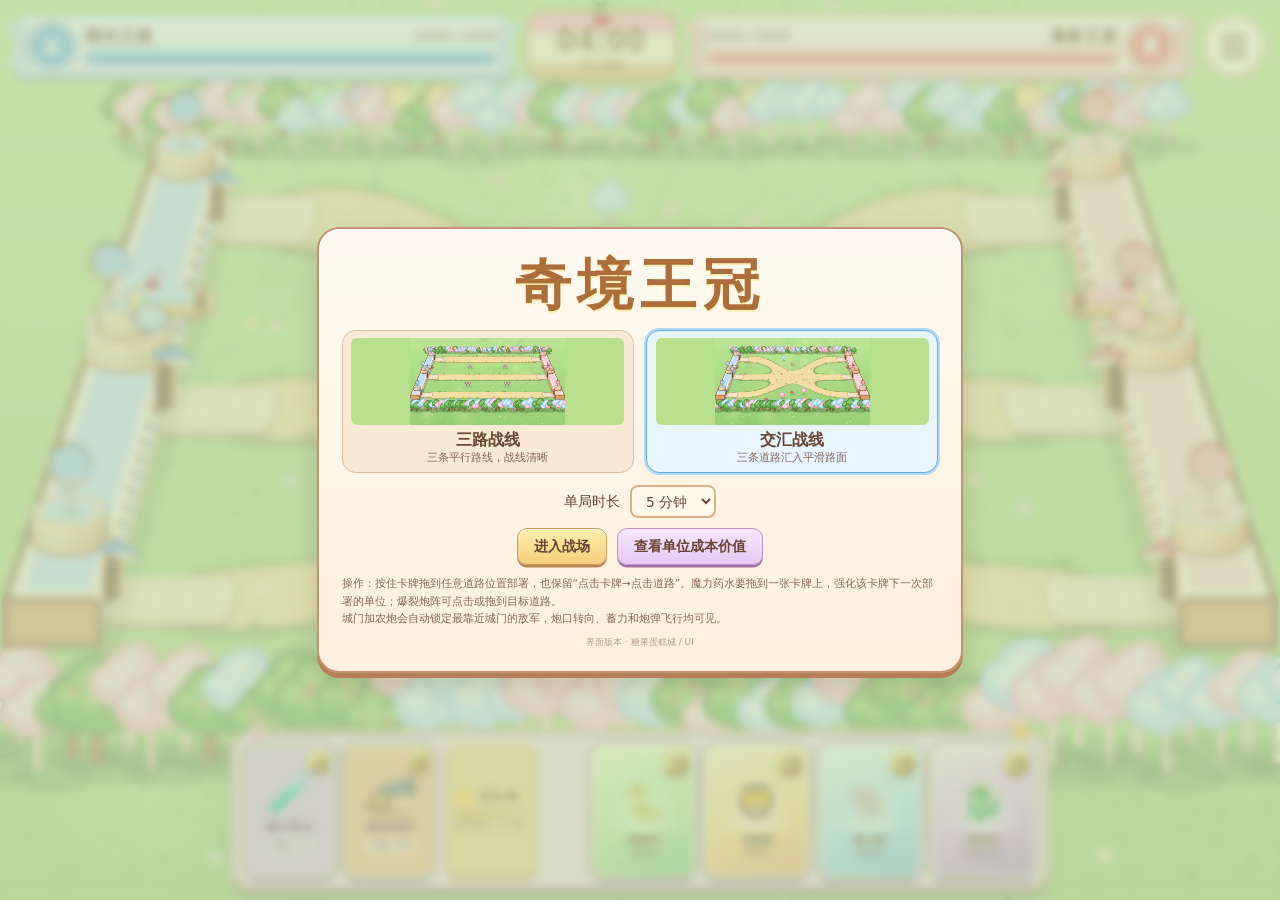
==== index.html @ a508dcf9 "fix(ui): keep mobile battlefield rendering through viewport transitions" ====
<!DOCTYPE html>
<html lang="zh-CN">
<head>
<meta charset="UTF-8" />
<meta name="viewport" content="width=device-width, initial-scale=1, maximum-scale=1, user-scalable=no, viewport-fit=cover" />
<meta name="mobile-web-app-capable" content="yes" />
<meta name="apple-mobile-web-app-capable" content="yes" />
<meta name="apple-mobile-web-app-status-bar-style" content="black-translucent" />
<title>奇境王冠</title>
<!-- UI decision: pastel fairy-tale HUD with cards/coins below, tactics at lower left, and all controls outside the road-safe battle zone. -->
<link rel="stylesheet" href="./css/style.css" />
</head>
<body>
<div id="app">
  <div id="game-shell">
    <canvas id="gameCanvas" aria-label="奇境王冠战场"></canvas>
    <audio id="bgmAudio" preload="auto" loop src="./assets/audio/BGM.ogg"></audio>
    <button id="mobileModeBtn" type="button">⛶ 横屏</button>

    <div id="topbar">
      <div id="playerHud" class="base-hud glass">
        <div class="crest">♛</div><div class="hud-copy"><div class="hud-title">曙光王庭</div><div class="hp-line"><div id="playerHpFill" class="hp-fill"></div></div><div id="playerHpText" class="hp-text">10000 / 10000</div></div>
      </div>
      <div id="centerHud" class="glass"><div id="gameTitle">奇境王冠</div><div id="timer">04:00</div><div id="modeLabel">交汇战线</div></div>
      <div id="enemyHud" class="base-hud glass">
        <div class="hud-copy"><div class="hud-title">暮影王庭</div><div class="hp-line"><div id="enemyHpFill" class="hp-fill"></div></div><div id="enemyHpText" class="hp-text">10000 / 10000</div></div><div class="crest">♜</div>
      </div>
      <button id="menuBtn" type="button" aria-label="对局菜单" aria-expanded="false" aria-controls="topButtons"><span class="burger"><i></i><i></i><i></i></span></button>
    </div>
    <div id="topButtons" role="menu" aria-label="对局菜单">
      <button id="pauseBtn" class="system-btn" role="menuitem" title="暂停对局"><span class="btn-icon">⏸</span><span class="btn-label">暂停</span></button>
      <button id="audioBtn" class="icon-btn" role="menuitem" title="音乐与音效"><span class="btn-icon">🔊</span><span class="btn-label">音乐与音效</span></button>
      <button id="reportBtn" class="icon-btn" role="menuitem"><span class="btn-icon">📊</span><span class="btn-label">数值报告</span></button>
      <button id="fullBtn" class="icon-btn" role="menuitem"><span class="btn-icon">⛶</span><span class="btn-label">全屏</span></button>
      <button id="homeBtn" class="system-btn" role="menuitem"><span class="btn-icon">🏠</span><span class="btn-label">返回首页</span></button>
    </div>

    <div id="actionHint">选择卡牌后，点击任意道路位置部署</div>
    <div id="pauseBanner">对局已暂停</div>

    <div id="bottomDock" class="glass">
      <div id="tactical">
        <button id="potionBtn" class="tactic" title="魔力药水：拖到卡牌，强化下一次部署"><span class="cost">5</span><span class="skill-art">🧪</span><strong>魔力药水</strong><span class="skill-count">强化 ×1</span><div class="cool-mask"></div><div class="cool-label"></div></button>
        <button id="burstBtn" class="tactic" title="爆裂炮阵：点击或拖到道路，连续10炮"><span class="cost">20</span><span class="skill-art"><svg viewBox="0 0 70 52" aria-hidden="true"><ellipse cx="35" cy="47" rx="24" ry="3.5" fill="#bc9b76"/><rect x="20" y="15" width="40" height="15" rx="7.5" fill="#676c79" transform="rotate(-14 40 22)"/><rect x="53" y="10" width="8" height="19" rx="3" fill="#4a4f5f" transform="rotate(-14 57 19)"/><circle cx="24" cy="36" r="10" fill="#c98a4b" stroke="#8b5a32" stroke-width="2.5"/><circle cx="24" cy="36" r="3" fill="#f7c94f"/><rect x="8" y="38" width="30" height="7" rx="3.5" fill="#a46a3c"/></svg></span><strong>爆裂炮阵</strong><span class="skill-count">大炮 ×10</span><div class="cool-mask"></div><div class="cool-label"></div></button>
      </div>
      <div id="resourceBox" class="glass"><div id="coinText">🟡 15.0</div><div id="coinBar"><div id="coinFill"></div></div><div id="income"><span class="income-label">金币增长：</span>1 / 秒</div></div>
      <button class="card" data-type="snake"><div class="card-art">🐍</div><div class="cost">10</div><div class="card-name">毒影蛇</div><div class="card-role">快速刺客</div><div class="cool-mask"></div><div class="cool-label"></div></button>
      <button class="card" data-type="lion"><div class="card-art">🦁</div><div class="cost">10</div><div class="card-name">圣鬃狮</div><div class="card-role">均衡战士</div><div class="cool-mask"></div><div class="cool-label"></div></button>
      <button class="card" data-type="elephant"><div class="card-art">🐘</div><div class="cost">10</div><div class="card-name">磐石象</div><div class="card-role">慢速坦克</div><div class="cool-mask"></div><div class="cool-label"></div></button>
      <button class="card" data-type="dragon"><div class="card-art">🐉</div><div class="cost">15</div><div class="card-name">星焰龙</div><div class="card-role">远程魔法战士</div><div class="cool-mask"></div><div class="cool-label"></div></button>
    </div>
    <div id="menuOverlay" class="overlay">
      <div class="menu-panel glass">
        <div class="logo">奇境王冠</div>
        <div class="mode-grid">
          <div class="mode-option" data-mode="straight" role="button" tabindex="0" aria-pressed="false"><canvas class="map-thumb" width="320" height="180" aria-hidden="true"></canvas><b>三路战线</b><span>三条平行路线，战线清晰</span></div>
          <div class="mode-option active" data-mode="cross" role="button" tabindex="0" aria-pressed="true"><canvas class="map-thumb" width="320" height="180" aria-hidden="true"></canvas><b>交汇战线</b><span>三条道路汇入平滑路面</span></div>
        </div>
        <div class="menu-row"><label>单局时长</label><select id="durationSelect"><option value="180">3 分钟</option><option value="240">4 分钟</option><option value="300" selected>5 分钟</option><option value="unlimited">无限制</option></select></div>
        <div class="menu-row"><button id="startBtn" class="primary">进入战场</button><button id="menuReportBtn" class="secondary">查看单位成本价值</button></div>
        <div class="tips">操作：按住卡牌拖到任意道路位置部署，也保留“点击卡牌→点击道路”。魔力药水要拖到一张卡牌上，强化该卡牌下一次部署的单位；爆裂炮阵可点击或拖到目标道路。<br>城门加农炮会自动锁定最靠近城门的敌军，炮口转向、蓄力和炮弹飞行均可见。</div>
        <div class="menu-version">界面版本 · 糖果蛋糕城 / UI</div>
      </div>
    </div>

    <div id="reportOverlay" class="overlay hidden">
      <div id="reportPanel" class="menu-panel glass">
        <div class="report-title">单位成本价值报告</div>
        <div id="reportContent" class="report-content">
          <details id="reportFormula" class="report-formula-details" open>
            <summary><span class="formula-collapsed-label">查看计算公式</span><span class="formula-expanded-label">收起计算公式</span></summary>
            <div class="formula"><b>估算公式（6秒交战窗口）：</b><br>
              等效DPS =（直伤DPS + 特殊效果DPS）× 群伤系数（单体1.00，群体1.35）<br>
              持续回复 = 每秒生命回复 + 击杀回血期望（狮子按每10秒参与击杀1次估算）<br>
              <b>综合价值 = 血量/100 + 等效DPS/10 + 移速/100 + 射程/100 + 持续回复/10</b><br>
              每金币价值 = 综合价值 ÷ 当前费用。该模型用于发现明显失衡，不等同于真实胜率。
            </div>
          </details>
          <div class="report-table-scroll" role="region" aria-label="单位成本价值数据表" tabindex="0">
            <table><thead><tr><th>单位</th><th>直伤DPS</th><th>特殊DPS</th><th>等效DPS</th><th>持续回复/s</th><th>综合价值</th><th>当前费用</th><th>每金币价值</th></tr></thead>
              <tbody id="reportBody">
                <tr><td>毒影蛇</td><td>50.0</td><td>30.0（毒，6秒窗）</td><td>80.00</td><td>10.0</td><td>15.40</td><td>10</td><td>1.54</td></tr>
                <tr><td>圣鬃狮</td><td>40.0</td><td>0</td><td>40.00</td><td>20.0</td><td>14.30</td><td>10</td><td>1.43</td></tr>
                <tr><td>磐石象</td><td>18.75</td><td>10.0（重击）</td><td>38.81</td><td>20.0</td><td>17.08</td><td>10</td><td>1.71</td></tr>
                <tr><td>星焰龙</td><td>25.0</td><td>20.0（燃烧）</td><td>60.75</td><td>15.0</td><td>16.08</td><td>10</td><td>1.61</td></tr>
              </tbody></table>
          </div>
        </div>
        <div class="report-footer"><button id="closeReportBtn" class="primary">返回</button></div>
      </div>
    </div>

    <div id="resultOverlay" class="overlay hidden"><div class="menu-panel glass result-panel"><div id="resultTitle">胜利</div><div id="resultDetail">城门剩余生命值</div><div class="menu-row"><button id="restartBtn" class="primary">重新开始</button><button id="backMenuBtn" class="secondary">返回首页</button></div></div></div>
  </div>
  <div id="mobileGate" aria-live="polite"><div class="mobile-gate-card"><strong>请旋转手机至横屏体验</strong><p>横屏后可完整显示三路战场和触控卡牌。</p><button id="mobileEnterBtn" type="button">进入横屏模式</button></div></div>
</div>
<script src="./js/candy-field.js?v=20261007-mobile2"></script>
<script>
(() => {
'use strict';
let W=1280,H=720;
const MOBILE_INFO={android:/Android/i.test(navigator.userAgent),ios:/iPhone|iPad|iPod/i.test(navigator.userAgent),coarse:matchMedia('(pointer:coarse)').matches,narrow:Math.min(screen.width,screen.height)<=600,handsetViewport:Math.min(innerWidth,innerHeight)<=430&&Math.max(innerWidth,innerHeight)<=950};
const mobilePerformanceMode=MOBILE_INFO.android||MOBILE_INFO.ios||(MOBILE_INFO.coarse&&MOBILE_INFO.narrow)||MOBILE_INFO.handsetViewport;
document.documentElement.classList.toggle('mobile-device',mobilePerformanceMode);
const renderDpr=()=>Math.min(mobilePerformanceMode?1.25:2,window.devicePixelRatio||1);
const canvas=document.getElementById('gameCanvas');let ctx=canvas.getContext('2d');
const shell=document.getElementById('game-shell');
const $=s=>document.querySelector(s), $$=s=>[...document.querySelectorAll(s)];
const clamp=(v,a,b)=>Math.max(a,Math.min(b,v));
const lerp=(a,b,t)=>a+(b-a)*t;
const dist=(a,b)=>Math.hypot(a.x-b.x,a.y-b.y);
const shortestAngleDelta=(from,to)=>Math.atan2(Math.sin(to-from),Math.cos(to-from));
const TAU=Math.PI*2;
const UNIT_ICONS={snake:'🐍',lion:'🦁',elephant:'🐘',dragon:'🐉'};
const FIELD={};
let DEPLOY_SNAP_RADIUS=46;
const UNIT_BASE_VISUAL_SCALE=.7;
const CASTLE_GEOMETRY={spawnGap:18};
const POISON_STATUS_ICON_URL='./assets/images/poison-status-icon-v1.png';
const poisonStatusIcon=new Image();poisonStatusIcon.decoding='async';poisonStatusIcon.src=POISON_STATUS_ICON_URL;

const UNIT_DATA={
 snake:{name:'毒影蛇',cost:10,hp:500,attack:10,speed:80,range:60,interval:.2,cooldown:5,regen:10,aoe:false,size:23,role:'快速刺客',special:'中毒2/s×10秒，可独立叠加'},
 lion:{name:'圣鬃狮',cost:10,hp:700,attack:20,speed:60,range:70,interval:.5,cooldown:5,regen:10,aoe:false,size:27,role:'均衡战士',special:'参与击杀回复100生命'},
 elephant:{name:'磐石象',cost:10,hp:1000,attack:15,speed:40,range:80,interval:.8,cooldown:5,regen:20,aoe:true,size:32,role:'慢速坦克',special:'每3秒蓄势，下一击造成300%伤害'},
 dragon:{name:'星焰龙',cost:10,hp:800,attack:20,speed:50,range:100,interval:1,cooldown:5,regen:15,aoe:true,size:29,role:'远程魔法战士',special:'群体燃烧20/s×3秒，刷新不叠加'}
};
const POTION={cost:5,cooldown:20};
const BURST={cost:20,cooldown:20,damage:1000,shots:10};
const GUARD_CANNON={interval:2,windup:.28,damage:150,rangeFactor:.2};
const FX_TIMING={cannonSpeed:760,cannonExplosion:.38,burstLead:.02,burstStep:.11,burstExplosion:.48};
const BURST_VISUAL_DURATION=FX_TIMING.burstLead+(BURST.shots-1)*FX_TIMING.burstStep+FX_TIMING.burstExplosion;
const BUFFS={
 snake:{hp:1,attack:1,speed:2,attackSpeed:2,regen:1,poisonDamage:2,poisonDuration:1},
 lion:{hp:2,attack:2,speed:1,attackSpeed:1,regen:1,killHeal:2},
 elephant:{hp:2,attack:1,speed:1,attackSpeed:1,regen:2,heavyDamage:2},
 dragon:{hp:1.3,attack:1.3,speed:1.3,attackSpeed:1.3,regen:1.3,burnDamage:1.3,burnDuration:1.3}
};

class AudioManager{
 constructor(){
  this.ctx=null;this.master=null;this.muted=false;this.wasBgmPlaying=false;this.pausedTransient=[];
  this.bgm=$('#bgmAudio');this.bgm.volume=.27;
  const cannonUrl=new URL('./assets/audio/cannon1.mp3',location.href).href;
  const burstUrl=new URL('./assets/audio/explosions.mp3',location.href).href;
  this.cannonVoices=Array.from({length:6},()=>{const a=new Audio(cannonUrl);a.preload='auto';a.volume=.52;a.clipEnd=0;a.visualDuration=0;return a});
  this.burstVoice=new Audio(burstUrl);this.burstVoice.preload='auto';this.burstVoice.volume=.48;this.burstVoice.clipEnd=0;this.burstVoice.visualDuration=0;this.burstVoice.fallbackDuration=11.740862;
  this.metrics={bgmPlayAttempts:0,bgmStarted:0,lastBgmError:null,cannonPlayCount:0,cannonSkipped:0,lastCannonVisualDuration:0,burstPlayCount:0,burstSkipped:0,lastBurstVisualDuration:0,lastBurstPlaybackRate:1};
 }
 ensureContext(){if(this.ctx){this.ctx.resume().catch(()=>{});return;}const AC=window.AudioContext||window.webkitAudioContext;if(!AC)return;this.ctx=new AC();this.master=this.ctx.createGain();this.master.gain.value=this.muted?0:.20;this.master.connect(this.ctx.destination);}
 playBgm(reset=false){if(reset)try{this.bgm.currentTime=0}catch(_){ }this.bgm.muted=this.muted;this.metrics.bgmPlayAttempts++;this.metrics.lastBgmError=null;const p=this.bgm.play();if(p)p.then(()=>this.metrics.bgmStarted++).catch(e=>{this.metrics.lastBgmError=e?.name||String(e)});}
 start(reset=false){this.ensureContext();this.playBgm(reset);}
 tone(freq,dur=.12,type='sine',vol=.08,delay=0){if(!this.ctx||this.muted)return;const t=this.ctx.currentTime+delay,o=this.ctx.createOscillator(),g=this.ctx.createGain();o.type=type;o.frequency.setValueAtTime(freq,t);g.gain.setValueAtTime(0,t);g.gain.linearRampToValueAtTime(vol,t+.012);g.gain.exponentialRampToValueAtTime(.0001,t+dur);o.connect(g);g.connect(this.master);o.start(t);o.stop(t+dur+.03)}
 noise(dur=.05,vol=.05){if(!this.ctx||this.muted)return;const len=Math.floor(this.ctx.sampleRate*dur),buf=this.ctx.createBuffer(1,len,this.ctx.sampleRate),d=buf.getChannelData(0);for(let i=0;i<len;i++)d[i]=(Math.random()*2-1)*(1-i/len);const s=this.ctx.createBufferSource(),g=this.ctx.createGain();s.buffer=buf;g.gain.value=vol;s.connect(g);g.connect(this.master);s.start();}
 sfx(kind){if(!this.ctx||this.muted)return;switch(kind){case'deploy':this.tone(330,.09,'triangle',.08);this.tone(494,.12,'sine',.05,.05);break;case'hit':this.noise(.035,.04);this.tone(120,.06,'square',.025);break;case'potion':this.tone(660,.16,'sine',.08);this.tone(990,.22,'triangle',.05,.06);break;case'death':this.tone(160,.18,'sawtooth',.05);break;case'win':this.tone(392,.25,'triangle',.08);this.tone(494,.25,'triangle',.08,.15);this.tone(659,.5,'triangle',.09,.3);break;}}
 resetClip(a){a.pause();a.playbackRate=1;a.clipEnd=0;a.visualDuration=0;try{a.currentTime=0}catch(_){ }}
 playTimed(a,visualDuration,fitWholeFile=false){this.resetClip(a);a.visualDuration=visualDuration;const fullDuration=Number.isFinite(a.duration)&&a.duration>0?a.duration:a.fallbackDuration;if(fitWholeFile&&Number.isFinite(fullDuration)&&fullDuration>0){a.playbackRate=clamp(fullDuration/visualDuration,1,8);a.clipEnd=fullDuration;}else{a.playbackRate=1;a.clipEnd=visualDuration;}a.muted=this.muted;const p=a.play();if(p)p.catch(()=>this.resetClip(a));}
 updateClips(){for(const a of [...this.cannonVoices,this.burstVoice])if(a.clipEnd>0&&(a.ended||a.currentTime>=a.clipEnd-.012))this.resetClip(a);}
 playCannon(visualDuration){if(this.muted)return;const voice=this.cannonVoices.find(a=>a.paused||a.ended);if(!voice){this.metrics.cannonSkipped++;return;}const clipped=clamp(visualDuration,.42,.82);this.metrics.cannonPlayCount++;this.metrics.lastCannonVisualDuration=clipped;this.playTimed(voice,clipped,false);}
 playBurst(visualDuration=BURST_VISUAL_DURATION){if(this.muted)return;if(!this.burstVoice.paused&&!this.burstVoice.ended){this.metrics.burstSkipped++;return;}this.metrics.burstPlayCount++;this.metrics.lastBurstVisualDuration=visualDuration;this.playTimed(this.burstVoice,visualDuration,true);this.metrics.lastBurstPlaybackRate=this.burstVoice.playbackRate;}
 pauseGame(){this.wasBgmPlaying=!this.bgm.paused;this.bgm.pause();this.pausedTransient=[...this.cannonVoices,this.burstVoice].filter(a=>!a.paused&&!a.ended);this.pausedTransient.forEach(a=>a.pause());if(this.ctx?.state==='running')this.ctx.suspend().catch(()=>{});}
 resumeGame(){this.ensureContext();if(this.wasBgmPlaying||game.state==='playing')this.playBgm(false);for(const a of this.pausedTransient){a.muted=this.muted;a.play().catch(()=>{});}this.pausedTransient=[];}
 finishGame(){this.bgm.pause();for(const a of [...this.cannonVoices,this.burstVoice])this.resetClip(a);this.ensureContext();}
 stopGame(){this.bgm.pause();try{this.bgm.currentTime=0}catch(_){ }for(const a of [...this.cannonVoices,this.burstVoice])this.resetClip(a);this.pausedTransient=[];this.wasBgmPlaying=false;if(this.ctx?.state==='running')this.ctx.suspend().catch(()=>{});}
 toggle(){this.muted=!this.muted;if(this.master)this.master.gain.value=this.muted?0:.20;for(const a of [this.bgm,...this.cannonVoices,this.burstVoice])a.muted=this.muted;return this.muted;}
 state(){const active=this.cannonVoices.filter(a=>!a.paused&&!a.ended);return{bgmSrc:this.bgm.currentSrc||this.bgm.src,bgmPaused:this.bgm.paused,bgmTime:this.bgm.currentTime,bgmReady:this.bgm.readyState,cannonSrc:this.cannonVoices[0].src,cannonReady:this.cannonVoices[0].readyState,cannonDuration:this.cannonVoices[0].duration,cannonActiveTimes:active.map(a=>({time:a.currentTime,clipEnd:a.clipEnd,visualDuration:a.visualDuration})),burstSrc:this.burstVoice.src,burstReady:this.burstVoice.readyState,burstDuration:this.burstVoice.duration,burstTime:this.burstVoice.currentTime,burstClipEnd:this.burstVoice.clipEnd,burstVisualDuration:this.burstVoice.visualDuration,burstPlaybackRate:this.burstVoice.playbackRate,activeCannonVoices:active.length,metrics:{...this.metrics}};}
}
const audio=new AudioManager();

function syncStaticUI(){
 for(const [type,d] of Object.entries(UNIT_DATA)){
  const el=$(`.card[data-type="${type}"]`);if(!el)continue;
  el.querySelector('.cost').textContent=d.cost;el.querySelector('.card-name').textContent=d.name;el.querySelector('.card-role').textContent=d.role;
  el.title=`${d.name}｜${d.role}\n生命 ${d.hp} · 攻击 ${d.attack} · 移速 ${d.speed} · 射程 ${d.range}\n攻击间隔 ${d.interval}秒 · 回复 ${d.regen}/秒 · 冷却 ${d.cooldown}秒\n${d.aoe?'范围内全部100%群伤':'单体伤害'}｜${d.special}`;
 }
 $('#potionBtn .cost').textContent=POTION.cost;
 $('#burstBtn .cost').textContent=BURST.cost;
 const rows={
  snake:{special:30,label:'30.0（毒，6秒窗）'},lion:{special:0,label:'0'},elephant:{special:10,label:'10.0（重击）'},dragon:{special:20,label:'20.0（燃烧）'}
 };
 $('#reportBody').innerHTML=Object.entries(UNIT_DATA).map(([type,d])=>{const direct=d.attack/d.interval,special=rows[type].special,effective=(direct+special)*(d.aoe?1.35:1),sustain=d.regen+(type==='lion'?10:0),value=d.hp/100+effective/10+d.speed/100+d.range/100+sustain/10;return`<tr><td>${d.name}</td><td>${direct.toFixed(direct%1?2:1)}</td><td>${rows[type].label}</td><td>${effective.toFixed(2)}</td><td>${sustain.toFixed(1)}</td><td>${value.toFixed(2)}</td><td>${d.cost}</td><td>${(value/d.cost).toFixed(2)}</td></tr>`}).join('');
}

class Path{
 constructor(points){this.points=points;this.segs=[];this.length=0;for(let i=0;i<points.length-1;i++){const a=points[i],b=points[i+1],l=dist(a,b);this.segs.push({a,b,l,start:this.length});this.length+=l;}}
 at(t){let d=clamp(t,0,1)*this.length;for(const s of this.segs){if(d<=s.start+s.l){const q=(d-s.start)/s.l;return{x:lerp(s.a.x,s.b.x,q),y:lerp(s.a.y,s.b.y,q)};}}return{...this.points[this.points.length-1]};}
 tangent(t){const e=.002,a=this.at(clamp(t-e,0,1)),b=this.at(clamp(t+e,0,1));return Math.atan2(b.y-a.y,b.x-a.x)}
 nearestT(p){let best={d:Infinity,t:0};for(let i=0;i<=120;i++){const t=i/120,q=this.at(t),dd=dist(p,q);if(dd<best.d)best={d:dd,t};}return best;}
}

class Game{
 constructor(){this.state='menu';this.mode='cross';this.duration=300;this.timeLeft=300;this.elapsed=0;this.paths=[];this.units=[];this.projectiles=[];this.fx=[];this.texts=[];this.spawnHistory=[];this.nextId=1;this.selected=null;this.hoverLane=-1;this.coins={player:15,enemy:15};this.potionArmed={player:null,enemy:null};this.cool={player:{},enemy:{}};this.tacticCool={player:{potion:0,burst:0},enemy:{potion:0,burst:0}};this.towers={};this.aiClock=1;this.aiLastDeployAt=-Infinity;this.last=0;this.grass=[];this.intensity=0;this.pointer={x:0,y:0};this.cannonLaunches=0;this.cannonLaunchesBySide={player:0,enemy:0};this.lastCannonShot=null;this.burstUses=0;this.staticBg=null;this.staticBgDpr=0;this.makeGrass();this.buildPaths();this.resetTowers();}
 makeGrass(){let seed=14591;const rnd=()=>{seed=(seed*16807)%2147483647;return(seed-1)/2147483646},count=mobilePerformanceMode?190:430;for(let i=0;i<count;i++)this.grass.push({x:rnd()*W,y:rnd()*H,r:rnd()*1.7+.3,a:rnd()*.22+.05});}
 buildPaths(){
  this.field=CandyField.buildGeometry(W,H,this.mode);
  this.paths=this.field.paths.map(p=>new Path(p.pts));
  const f=this.field;
  Object.assign(FIELD,{roadStart:f.rs,roadEnd:f.re,towerLeft:f.pivot.player.x,towerRight:f.pivot.enemy.x,centerX:f.cx,centerY:f.cy,laneY:f.ys});
  DEPLOY_SNAP_RADIUS=f.road*.7;
  CandyField.releaseCanvas(this.staticBg);for(const cache of Object.values(this.wallCache||{}))CandyField.releaseCanvas(cache.canvas);this.staticBg=null;this.wallCache=null;
 }
 laneScale(lane){return this.paths[lane].length/1070;}
 unitScale(){return this.field.rw/50;}
 aimAngle(t,u){const p=CandyField.project(this.field,u.x,u.y),pose=CandyField.cannonPose(this.field,t.side,t.angle,0);return Math.atan2((p.y-pose.y)/.55,p.x-pose.x);}

 resetTowers(){this.towers={player:this.newTower('player'),enemy:this.newTower('enemy')};}
 newTower(side){return{kind:'tower',side,hp:10000,maxHp:10000,x:side==='player'?FIELD.towerLeft:FIELD.towerRight,y:FIELD.centerY,angle:side==='player'?0:Math.PI,range:this.field.L*(1170/1070)*GUARD_CANNON.rangeFactor,damage:GUARD_CANNON.damage,shotClock:0,windup:0,targetId:null,hitFlash:0,shake:0,recoil:0};}
  start(){
   audio.stopGame();this.state='playing';this.timeLeft=this.duration;this.elapsed=0;this.units=[];this.projectiles=[];this.fx=[];this.texts=[];this.spawnHistory=[];this.nextId=1;this.cannonLaunches=0;this.cannonLaunchesBySide={player:0,enemy:0};this.lastCannonShot=null;this.burstUses=0;this.coins={player:15,enemy:15};this.potionArmed={player:null,enemy:null};this.cool={player:{snake:0,lion:0,elephant:0,dragon:0},enemy:{snake:0,lion:0,elephant:0,dragon:0}};this.tacticCool={player:{potion:0,burst:0},enemy:{potion:0,burst:0}};this.aiClock=1.2;this.aiLastDeployAt=-Infinity;this.selected=null;this.buildPaths();this.resetTowers();this.updateHUD();hideAllOverlays();updateSystemButtons();this.hint('拖拽卡牌到任意道路位置部署；药水拖到卡牌强化下一只');audio.start(true);
 }
 end(reason='时间结束'){
  if(this.state!=='playing')return;this.state='ended';let win;if(this.towers.enemy.hp<=0&&this.towers.player.hp<=0)win='draw';else if(this.towers.enemy.hp<=0)win='player';else if(this.towers.player.hp<=0)win='enemy';else if(this.towers.player.hp===this.towers.enemy.hp)win='draw';else win=this.towers.player.hp>this.towers.enemy.hp?'player':'enemy';
  $('#resultTitle').textContent=win==='player'?'胜利':win==='enemy'?'败北':'平局';$('#resultTitle').style.color=win==='player'?'#ab6c26':win==='enemy'?'#b52d31':'#6a526f';$('#resultDetail').textContent=`${reason} · 我方 ${Math.ceil(this.towers.player.hp)} / 敌方 ${Math.ceil(this.towers.enemy.hp)}`;audio.finishGame();$('#resultOverlay').classList.remove('hidden');updateSystemButtons();if(win==='player')audio.sfx('win');
 }
 hint(txt){const e=$('#actionHint');e.textContent=txt;e.classList.add('show');clearTimeout(this.hintTimer);this.hintTimer=setTimeout(()=>e.classList.remove('show'),2300)}
 select(kind,type=null){this.selected={kind,type};$$('.card,.tactic').forEach(e=>e.classList.remove('selected'));if(kind==='unit')$(`.card[data-type="${type}"]`).classList.add('selected');if(kind==='potion')$('#potionBtn').classList.add('selected');if(kind==='burst')$('#burstBtn').classList.add('selected');this.hint(kind==='unit'?'点击或拖到任意道路位置部署':kind==='potion'?'请把药水拖到一张卡牌上':'点击或拖到一条道路发动10连炮');}
 clearSelection(){$$('.card,.tactic').forEach(e=>e.classList.remove('selected'));this.selected=null;}
 deploy(side,type,lane,spawnT=null){const d=UNIT_DATA[type],c=this.coins[side];if(c<d.cost||this.cool[side][type]>0)return false;this.coins[side]-=d.cost;this.cool[side][type]=d.cooldown;const u=this.createUnit(side,type,lane,spawnT);this.spawnHistory.push({side,type,lane,t:u.t,x:u.x,y:u.y,facing:u.facing,at:this.elapsed});if(this.potionArmed[side]===type){this.potionArmed[side]=null;this.buffUnit(u);}this.units.push(u);this.fx.push({kind:'summon',x:u.x,y:u.y,t:.55,max:.55,side});audio.sfx('deploy');return true;}
 spawnT(side,type,lane){const distance=(UNIT_DATA[type].size*UNIT_BASE_VISUAL_SCALE+CASTLE_GEOMETRY.spawnGap)*this.unitScale(),path=this.paths[lane];return side==='player'?distance/path.length:1-distance/path.length;}
 cannonPose(t,recoil=t.recoil){return CandyField.cannonPose(this.field,t.side,t.angle,recoil);}
 cannonMuzzle(t,recoil=t.recoil){const screen=CandyField.muzzle(this.field,t.side,t.angle,recoil);return CandyField.unproject(this.field,screen.x,screen.y);}

 createUnit(side,type,lane,spawnT=null){const d=UNIT_DATA[type],t=spawnT==null?this.spawnT(side,type,lane):clamp(spawnT,.02,.98),p=this.paths[lane].at(t);return{kind:'unit',id:this.nextId++,side,type,lane,t,x:p.x,y:p.y,hp:d.hp,maxHp:d.hp,attack:d.attack,speed:d.speed,range:d.range,interval:d.interval,regen:d.regen,size:d.size,visualScale:UNIT_BASE_VISUAL_SCALE,attackClock:Math.random()*.2,attackAnim:0,hitFlash:0,dead:false,buffed:false,contributors:{},poisons:[],burn:0,burnDps:0,charge:0,heavyReady:false,facing:side==='player'?0:Math.PI,bob:Math.random()*TAU};}
 armPotion(side,type){if(!UNIT_DATA[type]||this.potionArmed[side]||this.coins[side]<POTION.cost||this.tacticCool[side].potion>0)return false;this.coins[side]-=POTION.cost;this.tacticCool[side].potion=POTION.cooldown;this.potionArmed[side]=type;audio.sfx('potion');if(side==='player')this.hint(`药水已喂给${UNIT_DATA[type].name}卡牌：下一只将被强化`);return true;}
 buffUnit(u){if(!u||u.buffed)return false;const b=BUFFS[u.type],ratio=b.hp;u.maxHp*=ratio;u.hp*=ratio;u.attack*=b.attack;u.speed*=b.speed;u.interval/=b.attackSpeed;u.regen*=b.regen||1;u.visualScale=UNIT_BASE_VISUAL_SCALE*1.4;u.buffed=true;u.buff=b;this.fx.push({kind:'potion',x:u.x,y:u.y,t:1,max:1});return true;}
 useBurst(side,lane){if(this.coins[side]<BURST.cost||this.tacticCool[side].burst>0)return false;this.coins[side]-=BURST.cost;this.tacticCool[side].burst=BURST.cooldown;this.burstUses++;for(let i=0;i<BURST.shots;i++){const q=i/(BURST.shots-1),t=side==='player'?lerp(0,.5,q):lerp(1,.5,q),p=this.paths[lane].at(t),delay=i*FX_TIMING.burstStep+FX_TIMING.burstLead;this.fx.push({kind:'burstPending',x:p.x,y:p.y,t:delay,max:delay,side,triggered:false});}audio.playBurst(BURST_VISUAL_DURATION);return true;}
 pointerDown(p){if(this.state!=='playing'||!this.selected)return;const s=this.selected;if(s.kind==='unit'){
   const target=this.nearestLanePoint(p);if(target.d>DEPLOY_SNAP_RADIUS){this.hint('请点击道路范围内');return;}if(this.deploy('player',s.type,target.i)){this.clearSelection();}else this.hint('金币不足或卡牌尚未冷却');
  }else if(s.kind==='potion'){
   this.hint('请把魔力药水拖到一张卡牌上');
  }else if(s.kind==='burst'){const target=this.nearestLanePoint(p);if(target.d>DEPLOY_SNAP_RADIUS){this.hint('请点击道路范围内');return;}if(this.useBurst('player',target.i))this.clearSelection();else this.hint('金币不足或炮阵尚未冷却');}
 }
 nearestLanePoint(p){let best={i:0,t:0,d:Infinity};for(let i=0;i<this.paths.length;i++){const n=this.paths[i].nearestT(p);if(n.d<best.d)best={i,t:n.t,d:n.d};}return best;}
 nearestLane(p){return this.nearestLanePoint(p).i;}
 update(dt){if(this.state!=='playing')return;dt=Math.min(dt,.035);this.elapsed+=dt;if(Number.isFinite(this.duration)){this.timeLeft-=dt;if(this.timeLeft<=0){this.timeLeft=0;this.end('时间结束');return;}}
  this.coins.player+=1*dt;this.coins.enemy+=1*dt;
  for(const side of ['player','enemy']){for(const k in this.cool[side])this.cool[side][k]=Math.max(0,this.cool[side][k]-dt);for(const k in this.tacticCool[side])this.tacticCool[side][k]=Math.max(0,this.tacticCool[side][k]-dt);}
  this.updateUnits(dt);this.updateCannons(dt);this.updateProjectiles(dt);this.updateFx(dt);this.updateAI(dt);this.updateHUD();
  const low=Math.min(this.towers.player.hp/this.towers.player.maxHp,this.towers.enemy.hp/this.towers.enemy.maxHp),time=Number.isFinite(this.duration)?1-this.timeLeft/this.duration:0;this.intensity=clamp((1-low)*.65+time*.45,0,1);
  if(this.towers.player.hp<=0||this.towers.enemy.hp<=0)this.end('城门被摧毁');
 }
 updateUnits(dt){
  for(const u of this.units){if(u.dead)continue;u.attackClock-=dt;u.attackAnim=Math.max(0,u.attackAnim-dt*4);u.hitFlash=Math.max(0,u.hitFlash-dt*6);u.bob+=dt*5;u.charge+=dt;if(u.type==='elephant'&&u.charge>=3)u.heavyReady=true;
   if(u.regen>0)this.heal(u,u.regen*dt,false);
   let dot=0;if(u.poisons.length){for(const e of u.poisons){e.t-=dt;dot+=e.dps*dt;}u.poisons=u.poisons.filter(e=>e.t>0);}if(u.burn>0){u.burn-=dt;dot+=u.burnDps*dt;}if(dot>0)this.damage(u,dot,null,'dot',false);
   if(u.dead)continue;
   const enemies=this.units.filter(v=>!v.dead&&v.side!==u.side&&Math.hypot(v.x-u.x,v.y-u.y)<=u.range*this.laneScale(u.lane)+v.size*.35*this.unitScale());
   let target=null;if(enemies.length)target=enemies.sort((a,b)=>dist(u,a)-dist(u,b))[0];
   const tower=this.towers[u.side==='player'?'enemy':'player'],gate=this.paths[u.lane].at(u.side==='player'?1:0),td=Math.hypot(gate.x-u.x,gate.y-u.y);
   if(target){u.facing=Math.atan2(target.y-u.y,target.x-u.x);if(u.attackClock<=0)this.unitAttack(u,target);}
   else if(td<=u.range*this.laneScale(u.lane)){u.facing=Math.atan2(gate.y-u.y,gate.x-u.x);if(u.attackClock<=0)this.unitAttack(u,tower);}
   else this.moveUnit(u,dt);
  }
  this.units=this.units.filter(u=>!u.remove);
 }
 moveUnit(u,dt){const dir=u.side==='player'?1:-1,path=this.paths[u.lane];u.t=clamp(u.t+dir*u.speed*this.laneScale(u.lane)*dt/path.length,.012,.988);const p=path.at(u.t);u.x=p.x;u.y=p.y;u.facing=path.tangent(u.t)+(dir<0?Math.PI:0);
 }
 unitAttack(u,target){u.attackClock=u.interval;u.attackAnim=1;if(target.kind==='unit'){const clashTime=clamp(u.interval*.65,.16,.38);this.fx.push({kind:'clash',x:(u.x+target.x)/2,y:(u.y+target.y)/2,t:clashTime,max:clashTime});}let mult=1;if(u.type==='elephant'&&u.heavyReady){mult=3*(u.buffed?(u.buff.heavyDamage||1):1);u.heavyReady=false;u.charge=0;this.fx.push({kind:'heavy',x:u.x,y:u.y,t:.45,max:.45});}
  const targets=[];if(target.kind==='tower')targets.push(target);else if(UNIT_DATA[u.type].aoe){for(const v of this.units)if(!v.dead&&v.side!==u.side&&Math.hypot(v.x-u.x,v.y-u.y)<=u.range*this.laneScale(u.lane)+v.size*.35*this.unitScale())targets.push(v);}else targets.push(target);
  if(u.type==='dragon'){
   for(const v of targets){this.projectiles.push({kind:'fire',x:u.x,y:u.y,tx:v.x,ty:v.y,target:v,source:u,speed:520*this.laneScale(u.lane),damage:u.attack*mult});}
  }else{
   for(const v of targets)this.resolveUnitHit(u,v,u.attack*mult);
   this.fx.push({kind:u.type==='elephant'?'slam':'slash',x:target.x,y:target.y,t:.28,max:.28,side:u.side});audio.sfx('hit');
  }
 }
 resolveUnitHit(u,v,amount){if(v.kind==='tower'){this.damageTower(v,amount);return;}this.damage(v,amount,u,'attack',true);
  if(u.type==='snake'&&!v.dead){const pd=2*(u.buffed?(u.buff.poisonDamage||1):1),dur=10*(u.buffed?(u.buff.poisonDuration||1):1);v.poisons.push({dps:pd,t:dur,source:u});}
  if(u.type==='dragon'&&!v.dead){v.burnDps=20*(u.buffed?(u.buff.burnDamage||1):1);v.burn=3*(u.buffed?(u.buff.burnDuration||1):1);}
 }
 damage(target,amount,source,kind='attack',show=true){if(target.dead)return 0;if(target.kind==='unit'&&source?.kind==='unit')target.contributors[source.id]=true;const before=target.hp;target.hp=Math.max(0,target.hp-amount);target.hitFlash=1;if(show&&amount>=2)this.texts.push({x:target.x,y:target.y-25,text:`-${Math.round(amount)}`,t:.7,max:.7,color:kind==='dot'?'#c882ff':'#fff0b5'});if(target.hp<=0){target.dead=true;target.remove=true;this.fx.push({kind:'death',x:target.x,y:target.y,t:.6,max:.6,side:target.side});audio.sfx('death');for(const lion of this.units){if(!lion.dead&&lion.type==='lion'&&lion.side!==target.side&&target.contributors[lion.id]){const h=100*(lion.buffed?(lion.buff.killHeal||1):1);this.heal(lion,h,true);this.fx.push({kind:'lionHeal',x:lion.x,y:lion.y,t:.75,max:.75});}}}return before-target.hp;}
 heal(u,a,show=true){if(u.dead)return;const old=u.hp;u.hp=Math.min(u.maxHp,u.hp+a);if(show&&u.hp>old)this.texts.push({x:u.x,y:u.y-32,text:`+${Math.round(u.hp-old)}`,t:.7,max:.7,color:'#8effb0'});}
 damageTower(t,a){if(t.hp<=0)return;t.hp=Math.max(0,t.hp-a);t.hitFlash=1;t.shake=.2;this.texts.push({x:t.x+(t.side==='player'?35:-35),y:t.y-70,text:`-${Math.round(a)}`,t:.8,max:.8,color:'#ffd0a5'});audio.sfx('hit');}
 updateCannons(dt){for(const side of ['player','enemy']){const t=this.towers[side];t.hitFlash=Math.max(0,t.hitFlash-dt*5);t.shake=Math.max(0,t.shake-dt);t.shotClock=Math.max(0,t.shotClock-dt);t.recoil=Math.max(0,t.recoil-dt*5.5);
   const candidates=this.units.filter(u=>!u.dead&&u.side!==side&&Math.hypot(u.x-t.x,u.y-t.y)<=t.range);let target=null;if(candidates.length)target=candidates.sort((a,b)=>Math.hypot(a.x-t.x,a.y-t.y)-Math.hypot(b.x-t.x,b.y-t.y))[0];
    if(t.windup>0){t.windup-=dt;const locked=this.units.find(u=>u.id===t.targetId&&!u.dead)||target;if(locked){const aim=this.aimAngle(t,locked);t.angle+=shortestAngleDelta(t.angle,aim);}if(t.windup<=0&&locked){t.recoil=1;const muzzle=this.cannonMuzzle(t),flight=Math.hypot(locked.x-muzzle.x,locked.y-muzzle.y)/(FX_TIMING.cannonSpeed*this.field.k);this.projectiles.push({kind:'cannon',x:muzzle.x,y:muzzle.y,px:muzzle.x-Math.cos(t.angle)*12,py:muzzle.y-Math.sin(t.angle)*12,tx:locked.x,ty:locked.y,target:locked,source:t,speed:FX_TIMING.cannonSpeed*this.field.k,damage:t.damage});this.fx.push({kind:'muzzle',x:muzzle.x,y:muzzle.y,t:.16,max:.16,angle:Math.atan2(Math.sin(t.angle)*.55,Math.cos(t.angle))},{kind:'smoke',x:muzzle.x,y:muzzle.y,t:.48,max:.48,angle:Math.atan2(Math.sin(t.angle)*.55,Math.cos(t.angle))});this.cannonLaunches++;this.cannonLaunchesBySide[side]++;this.lastCannonShot={side,muzzle:{...muzzle},projectileStart:{...muzzle},muzzleFx:{...muzzle},smokeFx:{...muzzle},angle:t.angle,recoil:t.recoil,visibleMuzzle:CandyField.muzzle(this.field,side,t.angle,t.recoil)};audio.playCannon(flight+FX_TIMING.cannonExplosion);t.shotClock=Math.max(0,GUARD_CANNON.interval-GUARD_CANNON.windup);}t.targetId=null;
   }else if(target){const aim=this.aimAngle(t,target);t.angle+=shortestAngleDelta(t.angle,aim);if(t.shotClock<=0){t.windup=GUARD_CANNON.windup;t.targetId=target.id;}}
   else{const rest=side==='player'?0:Math.PI;t.angle+=shortestAngleDelta(t.angle,rest)*clamp(dt*2.4,0,1);}
  }}
  updateProjectiles(dt){for(const p of this.projectiles){if(p.dead)continue;if(p.target&&!p.target.dead){p.tx=p.target.x;p.ty=p.target.y;}const dx=p.tx-p.x,dy=p.ty-p.y,d=Math.hypot(dx,dy),step=p.speed*dt;if(d<=step+5){p.x=p.tx;p.y=p.ty;p.dead=true;if(p.target&&!p.target.dead){if(p.kind==='cannon')this.damage(p.target,p.damage,null,'cannon',true);else{this.resolveUnitHit(p.source,p.target,p.damage);audio.sfx('hit');}}const life=p.kind==='cannon'?FX_TIMING.cannonExplosion:.38;this.fx.push({kind:p.kind==='cannon'?'explosion':'fireHit',x:p.x,y:p.y,t:life,max:life,side:p.source.side});}else{p.px=p.x;p.py=p.y;p.x+=dx/d*step;p.y+=dy/d*step;}}
  this.projectiles=this.projectiles.filter(p=>!p.dead);
 }
 updateFx(dt){for(const f of this.fx){f.t-=dt;if(f.kind==='burstPending'&&!f.triggered&&f.t<=0){f.triggered=true;f.kind='explosion';f.t=FX_TIMING.burstExplosion;f.max=FX_TIMING.burstExplosion;for(const u of this.units){if(!u.dead&&u.side!==f.side&&Math.hypot(u.x-f.x,u.y-f.y)<72*this.laneScale(1))this.damage(u,BURST.damage,null,'burst',true);}}}
  this.fx=this.fx.filter(f=>f.t>0);for(const t of this.texts)t.t-=dt;this.texts=this.texts.filter(t=>t.t>0);
 }
 updateAI(dt){this.aiClock-=dt;if(this.aiClock>0)return;this.aiClock=.75+Math.random()*1.1;
  const enemyUnits=this.units.filter(u=>u.side==='enemy'&&!u.dead),playerUnits=this.units.filter(u=>u.side==='player'&&!u.dead);
  if(!this.potionArmed.enemy&&this.tacticCool.enemy.potion<=0&&this.coins.enemy>=POTION.cost&&Math.random()<.3){const order=['dragon','elephant','lion','snake'];const choice=order.find(k=>this.cool.enemy[k]<=0);if(choice&&this.armPotion('enemy',choice))return;}
  if(this.tacticCool.enemy.burst<=0&&this.coins.enemy>=BURST.cost){let lane=-1,score=0;for(let i=0;i<3;i++){const s=playerUnits.filter(u=>u.lane===i&&u.t>.47).reduce((z,u)=>z+u.hp/u.maxHp+(u.type==='elephant'?1:0),0);if(s>score){score=s;lane=i;}}if(lane>=0&&score>2.2){this.useBurst('enemy',lane);return;}}
  const elapsed=this.elapsed;if(elapsed<3||elapsed-this.aiLastDeployAt<2)return;const affordable=Object.keys(UNIT_DATA).filter(k=>this.coins.enemy>=UNIT_DATA[k].cost&&this.cool.enemy[k]<=0);if(!affordable.length)return;
  let lane=1,best=-1;for(let i=0;i<3;i++){const threat=playerUnits.filter(u=>u.lane===i).reduce((s,u)=>s+u.t*(u.hp/u.maxHp),0)+Math.random()*.3;if(threat>best){best=threat;lane=i;}}
  const near=playerUnits.filter(u=>u.lane===lane&&u.t>.38);let type;if(this.potionArmed.enemy&&affordable.includes(this.potionArmed.enemy))type=this.potionArmed.enemy;else if(near.filter(u=>Math.abs(u.t-.65)<.18).length>=2&&affordable.includes('dragon'))type='dragon';else if(near.some(u=>u.type==='elephant')&&affordable.includes('dragon'))type='dragon';else if(near.some(u=>u.type==='dragon')&&affordable.includes('snake'))type='snake';else{const weighted=['lion','elephant','snake','lion','dragon'].filter(k=>affordable.includes(k));type=weighted[Math.floor(Math.random()*weighted.length)]||affordable[0];}
  if(this.deploy('enemy',type,lane))this.aiLastDeployAt=elapsed;
 }
 updateHUD(){const pt=this.towers.player,et=this.towers.enemy;$('#playerHpFill').style.width=`${pt.hp/pt.maxHp*100}%`;$('#enemyHpFill').style.width=`${et.hp/et.maxHp*100}%`;$('#playerHpText').textContent=`${Math.ceil(pt.hp)} / ${pt.maxHp}`;$('#enemyHpText').textContent=`${Math.ceil(et.hp)} / ${et.maxHp}`;if(Number.isFinite(this.timeLeft)){const m=Math.floor(this.timeLeft/60),s=Math.floor(this.timeLeft%60);$('#timer').textContent=`${String(m).padStart(2,'0')}:${String(s).padStart(2,'0')}`;}else $('#timer').textContent='∞';$('#modeLabel').textContent=this.mode==='cross'?'交汇战线':'三路战线';$('#coinText').textContent=`🟡 ${this.coins.player.toFixed(1)}`;$('#coinFill').style.width=`${clamp(this.coins.player/20*100,0,100)}%`;
  for(const [type,d] of Object.entries(UNIT_DATA)){const el=$(`.card[data-type="${type}"]`),cd=this.cool.player[type]||0;el.classList.toggle('disabled',this.coins.player<d.cost||cd>0);el.classList.toggle('armed',this.potionArmed.player===type);el.querySelector('.cool-mask').style.height=`${cd/d.cooldown*100}%`;el.querySelector('.cool-label').textContent=cd>0?cd.toFixed(1):'';}
  this.updateTacticDom($('#potionBtn'),this.tacticCool.player.potion,POTION.cooldown,this.coins.player<POTION.cost||!!this.potionArmed.player);this.updateTacticDom($('#burstBtn'),this.tacticCool.player.burst,BURST.cooldown,this.coins.player<BURST.cost);updateSystemButtons();
 }
 updateTacticDom(el,cd,max,poor){el.style.filter=poor||cd>0?'grayscale(.55) brightness(.7)':'';el.querySelector('.cool-mask').style.height=`${cd/max*100}%`;el.querySelector('.cool-label').textContent=cd>0?cd.toFixed(1):'';}
 rebuildStaticBackground(){CandyField.releaseCanvas(this.staticBg);this.staticBg=CandyField.background(this.field,renderDpr());this.staticBgDpr=renderDpr();}
 render(){const dpr=renderDpr();if(!this.staticBg||this.staticBgDpr!==dpr)this.rebuildStaticBackground();ctx.clearRect(0,0,W,H);ctx.drawImage(this.staticBg,0,0,W,H);this.drawBases();this.drawSelection();for(const f of this.fx)if(f.kind==='burstPending')this.drawFx(f);const arr=[...this.units].sort((a,b)=>a.y-b.y);for(const u of arr)this.drawUnit(u);for(const p of this.projectiles)this.drawProjectile(p);for(const f of this.fx)if(f.kind!=='burstPending')this.drawFx(f);for(const t of this.texts)this.drawText(t);}

 drawBases(){this.drawTower(this.towers.player);this.drawTower(this.towers.enemy);}
 drawTower(t){
  // Cache the palace once per health bucket. Cannon recoil/aim remains live.
  this.wallCache ||= {};
  const key=Math.floor(t.hp/t.maxHp*100),cache=this.wallCache[t.side];
  if(!cache||cache.key!==key){CandyField.releaseCanvas(cache?.canvas);const c=document.createElement('canvas'),dpr=renderDpr();c.width=Math.round(W*dpr);c.height=Math.round(H*dpr);const g=c.getContext('2d');g.setTransform(dpr,0,0,dpr,0,0);CandyField.drawWall(g,this.field,t.side,{hp:t.hp/t.maxHp});this.wallCache[t.side]={key,canvas:c};}
  const shake=t.shake>0?(Math.random()-.5)*3*this.unitScale():0;
  ctx.drawImage(this.wallCache[t.side].canvas,shake,0,W,H);
  if(t.hitFlash>0)CandyField.drawWall(ctx,this.field,t.side,{hp:t.hp/t.maxHp,flash:t.hitFlash});
  this.drawTowerCannon(t);
 }
 drawTowerCannon(t){CandyField.drawCannon(ctx,this.field,t.side,{angle:t.angle,recoil:t.recoil,glow:t.windup>0?1-t.windup/GUARD_CANNON.windup:0});}

 drawSelection(){if(this.state==='playing'&&this.hoverLane>=0&&this.selected)CandyField.highlightLane(ctx,this.field,this.hoverLane,this.selected.kind==='burst'?'rgba(255,113,58,.9)':'rgba(133,218,255,.95)');}
 drawUnit(u){
  const p=CandyField.project(this.field,u.x,u.y),scale=(u.visualScale||1)*this.unitScale()*p.k,r=u.size,team=CandyField.TEAM[u.side],hop=Math.abs(Math.sin(u.bob))*r*.12;
  ctx.save();ctx.translate(p.x,p.y);ctx.scale(scale,scale);
  ctx.fillStyle='rgba(75,96,52,.23)';ctx.beginPath();ctx.ellipse(r*.2,r*.2,r*1.15,r*.45,0,0,TAU);ctx.fill();
  ctx.fillStyle=team.dark;ctx.beginPath();ctx.ellipse(0,r*.13,r,r*.42,0,0,TAU);ctx.fill();
  ctx.fillStyle=u.side==='player'?'#e0f1ff':'#ffe3eb';ctx.strokeStyle=team.main;ctx.lineWidth=2;ctx.beginPath();ctx.ellipse(0,0,r,r*.42,0,0,TAU);ctx.fill();ctx.stroke();
  ctx.save();ctx.translate(0,-r-hop);ctx.scale(1+u.attackAnim*.12,1+u.attackAnim*.12);
  const faceLeft=['lion','elephant','dragon'].includes(u.type);if(faceLeft===(Math.cos(u.facing)>0))ctx.scale(-1,1);
  ctx.globalAlpha=u.hitFlash>0?.7:1;ctx.font=`${Math.round(r*2.05)}px "Segoe UI Emoji","Apple Color Emoji","Noto Color Emoji",sans-serif`;ctx.textAlign='center';ctx.textBaseline='middle';ctx.fillText(UNIT_ICONS[u.type],0,0);ctx.restore();
  if(u.poisons.length){ctx.fillStyle='rgba(80,190,82,.24)';ctx.beginPath();ctx.ellipse(0,0,r,r*.42,0,0,TAU);ctx.fill();}
  ctx.font=`${Math.round(r*.8)}px "Segoe UI Emoji","Apple Color Emoji","Noto Color Emoji",sans-serif`;ctx.textAlign='center';ctx.textBaseline='middle';
  if(u.heavyReady)ctx.fillText('💢',r*.85,-r*1.7);if(u.buffed)ctx.fillText('👑',0,-r*2.2-hop);
  if(u.poisons.length)this.drawPoisonMark(r*1.1,-r*1.8,16);
  if(u.burn>0){const flicker=Math.sin(performance.now()/85+u.id)*2;ctx.fillText('🔥',-r*.3,-r*.9+flicker);ctx.fillText('🔥',r*.35,-r*.75-flicker);}
  ctx.restore();this.drawUnitBars(u);
 }

 drawPoisonMark(x,y,s){if(!poisonStatusIcon.naturalWidth)return;ctx.save();const phase=performance.now()/900*TAU,pulse=1+Math.sin(phase)*.08,size=s*1.35;ctx.translate(x,y+Math.sin(phase)*1.5);ctx.scale(pulse,pulse);ctx.drawImage(poisonStatusIcon,-size/2,-size/2,size,size);ctx.restore();}

 drawUnitBars(u){
  if(u.hp>=u.maxHp&&!u.poisons.length&&u.burn<=0)return;
  const p=CandyField.project(this.field,u.x,u.y),s=(u.visualScale||1)*this.unitScale()*p.k,w=u.size*1.9*s,h=Math.max(2,4*s),x=p.x-w/2,y=p.y-u.size*(u.buffed?2.7:2.15)*s;
  ctx.fillStyle='#fff8ed';CandyField.rr(ctx,x-1,y-1,w+2,h+2,h);ctx.fill();
  ctx.fillStyle=CandyField.TEAM[u.side].main;ctx.fillRect(x,y,w*u.hp/u.maxHp,h);
  if(u.poisons.length){ctx.fillStyle='#61c965';ctx.fillRect(x,y+h+2,Math.min(w,u.poisons.length*3*s),2*s);}if(u.burn>0){ctx.fillStyle='#ff9a52';ctx.fillRect(x,y+h+2,w*clamp(u.burn/3,0,1),2*s);}
 }
 drawProjectile(p){
  const q=CandyField.project(this.field,p.x,p.y),scale=this.unitScale()*q.k;ctx.save();
  if(p.kind==='cannon'){
    const prev=CandyField.project(this.field,p.px??p.x,p.py??p.y),dx=q.x-prev.x,dy=q.y-prev.y,d=Math.hypot(dx,dy)||1;
    ctx.strokeStyle='rgba(255,255,255,.78)';ctx.lineWidth=3*scale;ctx.lineCap='round';ctx.beginPath();ctx.moveTo(q.x-dx/d*18*scale,q.y-dy/d*18*scale);ctx.lineTo(q.x,q.y);ctx.stroke();
    ctx.translate(q.x,q.y);ctx.scale(scale,scale);ctx.fillStyle=p.source.side==='player'?'#91d2fb':'#ff9fba';ctx.strokeStyle='#936346';ctx.lineWidth=1.2;ctx.beginPath();ctx.arc(0,0,6,0,TAU);ctx.fill();ctx.stroke();ctx.fillStyle='#fff5e6';ctx.beginPath();ctx.arc(-2,-2,2,0,TAU);ctx.fill();
  }else{ctx.translate(q.x,q.y);ctx.scale(scale,scale);ctx.fillStyle='#ff9653';ctx.shadowColor='#ffcf4a';ctx.shadowBlur=12;ctx.beginPath();ctx.arc(0,0,18,0,TAU);ctx.fill();ctx.fillStyle='#fff3aa';ctx.beginPath();ctx.arc(3,-3,8,0,TAU);ctx.fill();}
  ctx.restore();
 }

 drawFx(f){const q=1-f.t/f.max;ctx.save();const p=CandyField.project(this.field,f.x,f.y);ctx.translate(p.x,p.y);ctx.scale(this.unitScale()*p.k,this.unitScale()*p.k);if(f.kind==='summon'){ctx.strokeStyle=f.side==='player'?`rgba(91,183,255,${1-q})`:`rgba(255,105,118,${1-q})`;ctx.lineWidth=4;ctx.beginPath();ctx.arc(0,0,10+q*42,0,TAU);ctx.stroke();for(let i=0;i<8;i++){ctx.rotate(TAU/8);ctx.fillStyle=`rgba(255,239,170,${1-q})`;ctx.fillRect(20+q*20,-2,8,4);}}
   else if(f.kind==='potion'){ctx.globalAlpha=1-q;ctx.font='28px "Segoe UI Emoji","Apple Color Emoji","Noto Color Emoji",sans-serif';ctx.textAlign='center';ctx.textBaseline='middle';ctx.fillText('👑',0,-24-q*10);}
  else if(f.kind==='burstPending'){const pulse=.5+.5*Math.sin(performance.now()/80);ctx.strokeStyle=`rgba(255,92,53,${.5+pulse*.35})`;ctx.lineWidth=4;ctx.beginPath();ctx.arc(0,0,25+pulse*8,0,TAU);ctx.stroke();ctx.beginPath();ctx.moveTo(-13,0);ctx.lineTo(13,0);ctx.moveTo(0,-13);ctx.lineTo(0,13);ctx.stroke();}
   else if(f.kind==='muzzle'){ctx.rotate(f.angle);ctx.globalAlpha=1-q;ctx.fillStyle='#fff4b0';ctx.beginPath();ctx.moveTo(0,0);ctx.lineTo(18-q*8,-7+q*4);ctx.lineTo(29-q*13,0);ctx.lineTo(18-q*8,7-q*4);ctx.closePath();ctx.fill();ctx.fillStyle='#ffae45';ctx.beginPath();ctx.arc(2,0,7*(1-q),0,TAU);ctx.fill();}
   else if(f.kind==='smoke'){ctx.rotate(f.angle);ctx.globalAlpha=(1-q)*.42;ctx.fillStyle='#d8d4dc';const smokeCount=mobilePerformanceMode?1:3;for(let i=0;i<smokeCount;i++){const drift=8+q*(18+i*9),side=(i-(smokeCount-1)/2)*5;ctx.beginPath();ctx.arc(drift,side-q*5,5+q*(4+i),0,TAU);ctx.fill();}}
    else if(f.kind==='explosion'||f.kind==='fireHit'){const r=8+q*(f.kind==='explosion'?66:70);const g=ctx.createRadialGradient(0,0,2,0,0,r);g.addColorStop(0,`rgba(255,255,210,${1-q})`);g.addColorStop(.25,`rgba(255,156,48,${1-q})`);g.addColorStop(1,'rgba(127,30,20,0)');ctx.fillStyle=g;ctx.beginPath();ctx.arc(0,0,r,0,TAU);ctx.fill();}
  else if(f.kind==='slash'){ctx.strokeStyle=`rgba(255,245,180,${1-q})`;ctx.lineWidth=6*(1-q);ctx.beginPath();ctx.arc(0,0,20+q*23,-1.2,1.2);ctx.stroke();}
   else if(f.kind==='slam'){ctx.strokeStyle=`rgba(255,208,95,${1-q})`;ctx.lineWidth=5;ctx.beginPath();ctx.arc(0,0,15+q*58,0,TAU);ctx.stroke();}
   else if(f.kind==='heavy'){ctx.globalAlpha=1-q;ctx.font='26px "Segoe UI Emoji","Apple Color Emoji","Noto Color Emoji",sans-serif';ctx.textAlign='center';ctx.textBaseline='middle';ctx.fillText('💢',18,-18-q*10);}
  else if(f.kind==='clash'){const pulse=.68+Math.sin(q*Math.PI)*.62;ctx.globalAlpha=(1-q)*.95;ctx.scale(pulse,pulse);ctx.font='25px "Segoe UI Emoji","Apple Color Emoji","Noto Color Emoji",sans-serif';ctx.textAlign='center';ctx.textBaseline='middle';ctx.fillText('⚔️',0,0);}
  else if(f.kind==='lionHeal'){ctx.globalAlpha=1-q;ctx.strokeStyle='#8effb0';ctx.lineWidth=4*(1-q)+1;ctx.shadowColor='#52ff87';ctx.shadowBlur=10;ctx.beginPath();ctx.arc(0,0,12+q*32,0,TAU);ctx.stroke();ctx.fillStyle='#8effb0';for(let i=0;i<4;i++){const a=-Math.PI/2+i*TAU/4+q*.7,x=Math.cos(a)*(18+q*23),y=Math.sin(a)*(14+q*20)-q*16;ctx.save();ctx.translate(x,y);ctx.scale(.65,.65);ctx.beginPath();ctx.moveTo(0,6);ctx.bezierCurveTo(-14,-3,-8,-14,0,-6);ctx.bezierCurveTo(8,-14,14,-3,0,6);ctx.fill();ctx.restore();}}
  else if(f.kind==='death'){ctx.globalAlpha=1-q;for(let i=0;i<9;i++){const a=i*2.4;ctx.fillStyle=f.side==='player'?'#68bfff':'#ff6d78';ctx.fillRect(Math.cos(a)*(q*36),Math.sin(a)*(q*36),5,5);}}
  ctx.restore();}
 drawText(t){const p=CandyField.project(this.field,t.x,t.y);ctx.save();ctx.translate(p.x,p.y);ctx.scale(this.unitScale()*p.k,this.unitScale()*p.k);ctx.globalAlpha=clamp(t.t/.25,0,1);ctx.font='bold 17px Microsoft YaHei';ctx.textAlign='center';ctx.fillStyle=t.color;ctx.strokeStyle='rgba(110,69,42,.85)';ctx.lineWidth=3;const y=-(1-t.t/t.max)*28;ctx.strokeText(t.text,0,y);ctx.fillText(t.text,0,y);ctx.restore();}

}
const game=new Game();

syncStaticUI();
for(const option of $$('.mode-option')){
 const c=option.querySelector('canvas'),g=c.getContext('2d'),f=CandyField.buildGeometry(c.width,c.height,option.dataset.mode,2.7);
 const thumbnail=CandyField.background(f);g.drawImage(thumbnail,0,0);CandyField.releaseCanvas(thumbnail);for(const side of ['player','enemy']){CandyField.drawWall(g,f,side,{hp:1});CandyField.drawCannon(g,f,side,{angle:side==='player'?0:Math.PI,recoil:0,glow:0});}
 option.addEventListener('keydown',e=>{if(e.key==='Enter'||e.key===' '){e.preventDefault();option.click();}});
}
const TEST_MODE=['127.0.0.1','localhost'].includes(location.hostname)&&new URLSearchParams(location.search).has('test');
let testProbe=null,spawnProbe=null,testProbeNext=0;
function getTestPayload(){return{state:game.state,mode:game.mode,timeLeft:game.timeLeft,coins:{...game.coins},potionArmed:{...game.potionArmed},tacticCool:{player:{...game.tacticCool.player},enemy:{...game.tacticCool.enemy}},towerHp:{player:game.towers.player.hp,enemy:game.towers.enemy.hp},counters:{cannonLaunches:game.cannonLaunches,cannonLaunchesBySide:{...game.cannonLaunchesBySide},burstUses:game.burstUses},lastCannonShot:game.lastCannonShot,scene:{renderer:'candy-25d',loaded:!!game.staticBg,width:W,height:H},
units:game.units.map(u=>({id:u.id,side:u.side,type:u.type,lane:u.lane,t:u.t,x:u.x,y:u.y,facing:u.facing,hp:u.hp,maxHp:u.maxHp,attack:u.attack,speed:u.speed,interval:u.interval,regen:u.regen,size:u.size,visualScale:u.visualScale,buffed:u.buffed})),projectiles:game.projectiles.map(p=>({kind:p.kind,x:p.x,y:p.y,px:p.px,py:p.py})),fx:game.fx.slice(0,24).map(f=>({kind:f.kind,x:f.x,y:f.y,t:f.t,max:f.max})),pathLengths:game.paths.map(p=>p.length),geometry:{castle:CASTLE_GEOMETRY,cannon:CandyField.cannonDims(game.field),viewport:{w:W,h:H},projection:{top:CandyField.depth(game.field,game.field.ys[0]),bottom:CandyField.depth(game.field,game.field.ys[2])},cannons:Object.fromEntries(Object.entries(game.towers).map(([side,t])=>[side,{pose:game.cannonPose(t),muzzle:game.cannonMuzzle(t),screenMuzzle:CandyField.muzzle(game.field,side,t.angle,t.recoil)}])),screenGates:Object.fromEntries(['player','enemy'].map(side=>[side,game.field.ys.map(y=>CandyField.project(game.field,side==='player'?game.field.x1L:game.field.x1R,y))])),gates:Object.fromEntries(Object.entries(game.towers).map(([side,t])=>[side,game.paths.map(p=>p.at(side==='player'?0:1))])),spawns:Object.fromEntries(['player','enemy'].map(side=>[side,Object.fromEntries(Object.keys(UNIT_DATA).map(type=>[type,game.paths.map((p,lane)=>({t:game.spawnT(side,type,lane),...p.at(game.spawnT(side,type,lane))}))]))]))},audio:audio.state(),config:{units:UNIT_DATA,potion:POTION,burst:BURST,guardCannon:{...GUARD_CANNON,range:game.towers.player.range,groundOrigin:{x:game.towers.player.x,y:game.towers.player.y}},fxTiming:FX_TIMING,burstVisualDuration:BURST_VISUAL_DURATION,buffs:BUFFS,towerHp:game.towers.player.maxHp,field:FIELD}};}
function getTestSpawnHistory(){return game.spawnHistory.map(s=>({...s}));}
function seedTestCannonTargets(){for(let lane=0;lane<3;lane++){for(const [side,t] of [['enemy',.12],['player',.88]]){const u=game.createUnit(side,'elephant',lane,t);game.units.push(u);game.spawnHistory.push({side,type:u.type,lane,t:u.t,x:u.x,y:u.y,facing:u.facing,test:true});}}}
function seedTestTowerAttackers(){for(let lane=0;lane<3;lane++){for(const [side,t] of [['player',.982],['enemy',.018]])game.units.push(game.createUnit(side,'snake',lane,t));}}
if(TEST_MODE){testProbe=document.createElement('output');testProbe.id='qjwgTestProbe';testProbe.hidden=true;document.body.appendChild(testProbe);spawnProbe=document.createElement('output');spawnProbe.id='qjwgSpawnProbe';spawnProbe.hidden=true;document.body.appendChild(spawnProbe);const seedBtn=document.createElement('button');seedBtn.id='qjwgSeedCannonTargets';seedBtn.type='button';seedBtn.setAttribute('aria-label','测试双方炮台');seedBtn.style.cssText='position:fixed;left:0;top:0;width:20px;height:20px;opacity:.01;z-index:9999';seedBtn.addEventListener('click',seedTestCannonTargets);document.body.appendChild(seedBtn);const towerBtn=document.createElement('button');towerBtn.id='qjwgSeedTowerAttackers';towerBtn.type='button';towerBtn.setAttribute('aria-label','测试三路攻击城墙');towerBtn.style.cssText='position:fixed;left:22px;top:0;width:20px;height:20px;opacity:.01;z-index:9999';towerBtn.addEventListener('click',seedTestTowerAttackers);document.body.appendChild(towerBtn);window.__QJWG_TEST__={snapshot:getTestPayload,config:()=>getTestPayload().config,spawnHistory:getTestSpawnHistory,step(seconds){for(let i=0;i<Math.ceil(Math.min(600,Math.max(0,seconds))*60);i++)game.update(1/60);game.render();}};}

function updateMobileLayout(){if(!mobilePerformanceMode)return;const portrait=innerHeight>innerWidth;document.documentElement.classList.toggle('portrait-mode',portrait);document.documentElement.classList.toggle('fullscreen-active',!!document.fullscreenElement);}
async function enterMobileMode(){if(!mobilePerformanceMode)return;audio.ensureContext();if(game.state==='playing'&&!audio.muted&&audio.bgm.paused)audio.playBgm(false);try{if(!document.fullscreenElement&&document.documentElement.requestFullscreen)await document.documentElement.requestFullscreen()}catch(_){ }try{if(screen.orientation?.lock)await screen.orientation.lock('landscape')}catch(_){ }updateMobileLayout();}
document.addEventListener('fullscreenchange',updateMobileLayout);
$('#mobileModeBtn').addEventListener('click',enterMobileMode);$('#mobileEnterBtn').addEventListener('click',enterMobileMode);
document.addEventListener('pointerdown',()=>{if(mobilePerformanceMode)enterMobileMode();else audio.ensureContext();},{once:true,capture:true});
let mobileTouchActive=false;shell.addEventListener('touchstart',()=>{mobileTouchActive=true},{passive:true});shell.addEventListener('touchmove',e=>{const reportScrollTarget=e.target instanceof Element&&e.target.closest('#reportPanel');if(mobileTouchActive&&!reportScrollTarget)e.preventDefault()},{passive:false});shell.addEventListener('touchend',()=>{mobileTouchActive=false},{passive:true});shell.addEventListener('touchcancel',()=>{mobileTouchActive=false},{passive:true});
document.addEventListener('contextmenu',e=>{if(mobilePerformanceMode)e.preventDefault()});document.addEventListener('gesturestart',e=>{if(mobilePerformanceMode)e.preventDefault()},{passive:false});document.addEventListener('selectstart',e=>{if(mobilePerformanceMode)e.preventDefault()});
if(mobilePerformanceMode){updateMobileLayout();setTimeout(()=>enterMobileMode(),0);}

function resize(){
 const r=shell.getBoundingClientRect();
 // Mobile fullscreen/orientation transitions can briefly report an unusable viewport.
 if(r.width<160||r.height<120)return;
 const old=game.field;W=Math.round(r.width);H=Math.round(r.height);
 const dpr=renderDpr();canvas.width=Math.round(W*dpr);canvas.height=Math.round(H*dpr);ctx.setTransform(dpr,0,0,dpr,0,0);
 game.buildPaths();const f=game.field;
 // Preserve progress, health and cooldowns through resize and orientation changes.
 for(const u of game.units){const p=game.paths[u.lane].at(u.t);u.x=p.x;u.y=p.y;}
 const remap=(x,y)=>({x:f.rs+(x-old.rs)/old.L*f.L,y:f.cy+(y-old.cy)/old.s*f.s});
 for(const item of [...game.projectiles,...game.fx,...game.texts]){if(Number.isFinite(item.x)){const p=remap(item.x,item.y);item.x=p.x;item.y=p.y;}if(Number.isFinite(item.tx)){const p=remap(item.tx,item.ty);item.tx=p.x;item.ty=p.y;}if(Number.isFinite(item.px)){const p=remap(item.px,item.py);item.px=p.x;item.py=p.y;}if(item.speed){const lane=item.source?.lane;item.speed*=Number.isInteger(lane)?game.paths[lane].length/old.paths[lane].length:f.k/old.k;}}
 for(const t of Object.values(game.towers)){const p=f.pivot[t.side];t.x=p.x;t.y=FIELD.centerY;t.range=f.L*(1170/1070)*GUARD_CANNON.rangeFactor;}
 document.documentElement.style.fontSize=f.u+'px';updateMobileLayout();
}

window.addEventListener('resize',resize);resize();
function loop(ts){const dt=game.last?(ts-game.last)/1000:0;game.last=ts;audio.updateClips();game.update(dt);if(mobilePerformanceMode&&game.fx.length>90)game.fx.splice(0,game.fx.length-90);game.render();if(testProbe&&ts>=testProbeNext){testProbe.textContent=JSON.stringify(getTestPayload());spawnProbe.textContent=JSON.stringify(getTestSpawnHistory());testProbeNext=ts+200;}requestAnimationFrame(loop)}requestAnimationFrame(loop);
function worldPoint(ev){const r=canvas.getBoundingClientRect();return CandyField.unproject(game.field,(ev.clientX-r.left)/r.width*W,(ev.clientY-r.top)/r.height*H);}
canvas.addEventListener('pointermove',e=>{if(dragging)return;const p=worldPoint(e),target=game.nearestLanePoint(p);game.pointer=p;game.hoverLane=target.d<=DEPLOY_SNAP_RADIUS?target.i:-1;});
canvas.addEventListener('pointerleave',()=>{if(!dragging)game.hoverLane=-1});
canvas.addEventListener('pointerdown',e=>{if(dragCandidate||dragging)return;e.preventDefault();game.pointerDown(worldPoint(e));});
let dragCandidate=null,dragging=null,skipNextClick=false;
function canStartDrag(kind,type){if(game.state!=='playing')return false;if(kind==='unit'){const d=UNIT_DATA[type];if(game.coins.player<d.cost||game.cool.player[type]>0){game.hint('金币不足或卡牌尚未冷却');return false;}}if(kind==='potion'&&(game.coins.player<POTION.cost||game.tacticCool.player.potion>0||game.potionArmed.player)){game.hint(game.potionArmed.player?'已有一张卡牌等待药水强化':'金币不足或药水尚未冷却');return false;}if(kind==='burst'&&(game.coins.player<BURST.cost||game.tacticCool.player.burst>0)){game.hint('金币不足或炮阵尚未冷却');return false;}return true;}
function queueDrag(e,kind,type,icon){if(!canStartDrag(kind,type))return;dragCandidate={kind,type,icon,startX:e.clientX,startY:e.clientY};}
function beginDrag(c,e){const g=document.createElement('div');g.className='drag-ghost '+(c.kind==='potion'?'potion':c.kind==='burst'?'burst':'');g.textContent=c.icon;document.body.appendChild(g);dragging={...c,ghost:g};dragCandidate=null;moveDrag(e.clientX,e.clientY);if(c.kind==='unit')game.select('unit',c.type);else if(c.kind==='burst')game.select('burst');audio.start();}
function moveDrag(x,y){if(!dragging)return;dragging.ghost.style.left=x+'px';dragging.ghost.style.top=y+'px';$$('.card').forEach(c=>c.classList.remove('potion-target'));if(dragging.kind==='potion'){const el=document.elementFromPoint(x,y)?.closest?.('.card');if(el)el.classList.add('potion-target');game.hoverLane=-1;return;}const r=canvas.getBoundingClientRect();if(x>=r.left&&x<=r.right&&y>=r.top&&y<=r.bottom){const p=worldPoint({clientX:x,clientY:y}),target=game.nearestLanePoint(p);game.pointer=p;game.hoverLane=target.d<=DEPLOY_SNAP_RADIUS?target.i:-1;}else game.hoverLane=-1;}
function finishDrag(x,y){if(!dragging)return;const d=dragging;skipNextClick=true;setTimeout(()=>{skipNextClick=false},350);if(d.kind==='potion'){const card=document.elementFromPoint(x,y)?.closest?.('.card');if(card){if(!game.armPotion('player',card.dataset.type))game.hint('药水无法使用：请检查金币、冷却或待强化卡牌');}else game.hint('请把魔力药水拖到一张卡牌上');}else{const r=canvas.getBoundingClientRect();if(x>=r.left&&x<=r.right&&y>=r.top&&y<=r.bottom){const p=worldPoint({clientX:x,clientY:y}),target=game.nearestLanePoint(p);if(d.kind==='unit'){if(target.d>DEPLOY_SNAP_RADIUS)game.hint('请拖到道路范围内');else if(!game.deploy('player',d.type,target.i))game.hint('金币不足或卡牌尚未冷却');}else if(d.kind==='burst'){if(target.d>DEPLOY_SNAP_RADIUS)game.hint('已取消爆裂炮阵');else if(!game.useBurst('player',target.i))game.hint('金币不足或炮阵尚未冷却');}}else game.hint(d.kind==='unit'?'请拖到任意道路位置':'已取消爆裂炮阵');}cleanupDrag();}
function cleanupDrag(){if(dragging?.ghost)dragging.ghost.remove();dragging=null;dragCandidate=null;$$('.card').forEach(c=>c.classList.remove('potion-target'));game.hoverLane=-1;game.clearSelection();}
document.addEventListener('pointermove',e=>{if(dragCandidate&&Math.hypot(e.clientX-dragCandidate.startX,e.clientY-dragCandidate.startY)>7){beginDrag(dragCandidate,e);e.preventDefault();}else if(dragging){moveDrag(e.clientX,e.clientY);e.preventDefault();}} ,{passive:false});
document.addEventListener('pointerup',e=>{if(dragging)finishDrag(e.clientX,e.clientY);else dragCandidate=null;});
document.addEventListener('pointercancel',cleanupDrag);
$$('.card').forEach(el=>{el.addEventListener('pointerdown',e=>{if(mobilePerformanceMode){el.classList.add('touch-pop');setTimeout(()=>el.classList.remove('touch-pop'),180)}queueDrag(e,'unit',el.dataset.type,UNIT_ICONS[el.dataset.type])});el.addEventListener('click',()=>{if(skipNextClick){skipNextClick=false;return;}const type=el.dataset.type,d=UNIT_DATA[type];if(game.state!=='playing')return;if(game.coins.player<d.cost||game.cool.player[type]>0){game.hint('金币不足或卡牌尚未冷却');return;}game.select('unit',type);});});
$('#potionBtn').addEventListener('pointerdown',e=>queueDrag(e,'potion',null,'🧪'));
$('#potionBtn').addEventListener('click',()=>{if(skipNextClick){skipNextClick=false;return;}if(game.state==='playing')game.hint('按住魔力药水，拖到想强化的卡牌上')});
$('#burstBtn').addEventListener('pointerdown',e=>queueDrag(e,'burst',null,'💥'));
$('#burstBtn').addEventListener('click',()=>{if(skipNextClick){skipNextClick=false;return;}if(game.state==='playing')game.select('burst')});
$$('.mode-option').forEach(el=>el.addEventListener('click',()=>{$$('.mode-option').forEach(x=>x.classList.remove('active'));el.classList.add('active');$$('.mode-option').forEach(x=>x.setAttribute('aria-pressed',String(x===el)));game.mode=el.dataset.mode;game.buildPaths();}));
$('#startBtn').addEventListener('click',()=>{const value=$('#durationSelect').value;game.duration=value==='unlimited'?Infinity:Number(value);game.start();enterMobileMode()});
$('#restartBtn').addEventListener('click',()=>{if(typeof cleanupDrag==='function')cleanupDrag();game.start();});
function updateSystemButtons(){const paused=game.state==='paused',active=game.state==='playing'||paused;const btn=$('#pauseBtn');btn.disabled=!active;btn.querySelector('.btn-icon').textContent=paused?'▶':'⏸';btn.querySelector('.btn-label').textContent=paused?'继续':'暂停';btn.title=paused?'继续对局':'暂停对局';btn.setAttribute('aria-label',paused?'继续':'暂停');$('#pauseBanner').classList.toggle('show',paused&&$('#reportOverlay').classList.contains('hidden'));}
function returnHome(){if(typeof cleanupDrag==='function')cleanupDrag();game.state='menu';game.clearSelection();hideAllOverlays();$('#menuOverlay').classList.remove('hidden');audio.stopGame();updateSystemButtons();}
function togglePause(){if(game.state==='playing'){if(typeof cleanupDrag==='function')cleanupDrag();game.state='paused';audio.pauseGame();game.hint('对局已暂停');}else if(game.state==='paused'){game.state='playing';audio.resumeGame();game.hint('对局继续');}updateSystemButtons();}
function closeGameMenu(){ $('#topButtons').classList.remove('open');$('#menuBtn').setAttribute('aria-expanded','false'); }
$('#menuBtn').addEventListener('click',e=>{e.stopPropagation();const open=!$('#topButtons').classList.contains('open');$('#topButtons').classList.toggle('open',open);$('#menuBtn').setAttribute('aria-expanded',String(open));if(open)$('#pauseBtn').focus();});
document.addEventListener('click',e=>{if(!e.target.closest('#topButtons,#menuBtn'))closeGameMenu();});
$('#topButtons').addEventListener('click',()=>closeGameMenu());
document.addEventListener('keydown',e=>{if(e.key==='Escape'){if(!closeReport()){if($('#topButtons').classList.contains('open')){closeGameMenu();$('#menuBtn').focus();}else if(game.state==='playing'||game.state==='paused')togglePause();}}});
$('#homeBtn').addEventListener('click',returnHome);$('#pauseBtn').addEventListener('click',togglePause);$('#backMenuBtn').addEventListener('click',returnHome);
let reportReturnState='menu';
function showReport(){reportReturnState=game.state;if(game.state==='playing'){if(typeof cleanupDrag==='function')cleanupDrag();game.state='paused';audio.pauseGame();}$('#reportFormula').open=!mobilePerformanceMode;$('#reportContent').scrollTop=0;$('#reportOverlay').classList.remove('hidden');shell.classList.add('report-open');updateSystemButtons();}
function closeReport(){if($('#reportOverlay').classList.contains('hidden'))return false;$('#reportOverlay').classList.add('hidden');shell.classList.remove('report-open');if(reportReturnState==='playing'){game.state='playing';audio.resumeGame();}updateSystemButtons();return true;}
$('#reportBtn').addEventListener('click',showReport);$('#menuReportBtn').addEventListener('click',showReport);$('#closeReportBtn').addEventListener('click',closeReport);
$('#audioBtn').addEventListener('click',()=>{audio.ensureContext();const m=audio.toggle();if(game.state==='playing'&&!m&&audio.bgm.paused)audio.playBgm(false);$('#audioBtn .btn-icon').textContent=m?'🔇':'🔊'});
$('#fullBtn').addEventListener('click',async()=>{try{if(!document.fullscreenElement)await shell.requestFullscreen();else await document.exitFullscreen();}catch(e){game.hint('浏览器未允许全屏')}});
function hideAllOverlays(){closeGameMenu();$('#menuOverlay').classList.add('hidden');$('#resultOverlay').classList.add('hidden');$('#reportOverlay').classList.add('hidden');shell.classList.remove('report-open')}
updateSystemButtons();
})();
</script>
</body>
</html>
---- css/style.css ----
:root{
  --cream:#fff8e9;--ink:#694635;--blue:#5aa9f0;--blue-dark:#2f72bd;--red:#f27384;--red-dark:#c4485e;
  --outline:#ba8b65;--ui:"Microsoft YaHei UI","Microsoft YaHei","PingFang SC",system-ui,sans-serif;
  --emoji:"Segoe UI Emoji","Apple Color Emoji","Noto Color Emoji",sans-serif;
}
*{box-sizing:border-box}
html,body{width:100%;height:100%;margin:0;overflow:hidden;background:#b5df92;color:var(--ink);font-family:var(--ui);-webkit-tap-highlight-color:transparent}
button,select{font:inherit;color:inherit}button{cursor:pointer}button:disabled{opacity:.5;cursor:default}
button:focus-visible,select:focus-visible,.mode-option:focus-visible{outline:3px solid #a34e9a;outline-offset:3px}
#app,#game-shell{position:relative;width:100%;height:100%;overflow:hidden;touch-action:none;user-select:none;background:#a8da7c}
#gameCanvas{position:absolute;inset:0;width:100%;height:100%;display:block}
#bgmAudio{display:none}
.glass{background:var(--cream);border:max(1.5px,.18rem) solid #dfbe94;box-shadow:inset 0 .13rem #fff,0 .25rem rgba(139,92,61,.2)}
#topbar{position:absolute;z-index:5;left:max(1.2rem,env(safe-area-inset-left));right:max(1.2rem,env(safe-area-inset-right));top:max(.9rem,env(safe-area-inset-top));height:5.6rem;display:grid;grid-template-columns:minmax(0,1fr) auto minmax(0,1fr) auto;gap:1.2rem;align-items:center;pointer-events:none}
#topbar>*{pointer-events:auto}
.base-hud{height:5rem;display:flex;align-items:center;gap:.8rem;padding:.35rem 1rem;border-radius:.8rem;min-width:0;position:relative;isolation:isolate}
#playerHud{background:linear-gradient(#f4fbff,#dceeff);border-color:#89bce7;box-shadow:0 .25rem #6da2d1}
#enemyHud{background:linear-gradient(#fff6f8,#ffe0e6);border-color:#e4a0af;box-shadow:0 .25rem #cc7c91;text-align:right}
.base-hud::before,.base-hud::after{content:"";position:absolute;top:.5rem;bottom:.5rem;width:1.8rem;background:#bfdef6;z-index:-1}
.base-hud::before{left:-.85rem;clip-path:polygon(0 0,100% 0,100% 100%,0 100%,35% 50%)}
.base-hud::after{right:-.85rem;clip-path:polygon(0 0,100% 0,65% 50%,100% 100%,0 100%)}
#enemyHud::before,#enemyHud::after{background:#f4bdc9}
.crest{flex:none;width:3.7rem;height:3.7rem;display:grid;place-items:center;border-radius:50%;font-size:2.1rem;background:var(--blue);color:#fff;border:.2rem solid #fff;box-shadow:0 0 0 max(1px,.13rem) var(--blue-dark)}
#enemyHud .crest{background:var(--red);box-shadow:0 0 0 max(1px,.13rem) var(--red-dark)}
.hud-copy{flex:1;min-width:0;position:relative}.hud-title{font-size:max(10px,1.35rem);font-weight:900;white-space:nowrap;line-height:1.1}
.hp-line{height:1.25rem;background:#fff3dd;border-radius:1rem;margin-top:.35rem;overflow:hidden;box-shadow:inset 0 .15rem rgba(126,99,57,.14)}
.hp-fill{height:100%;width:100%;border-radius:inherit;background:linear-gradient(#8bcfff,#4f9de9);transition:width .2s}#enemyHpFill{background:linear-gradient(#ffa9b9,#ee6779);margin-left:auto}
.hp-text{position:absolute;top:.15rem;right:0;font:bold max(8px,1.05rem)/1 "Segoe UI",sans-serif;opacity:.8;white-space:nowrap}
#enemyHud .hp-text{right:auto;left:0}
#centerHud{position:relative;min-width:12.2rem;height:5.6rem;display:flex;flex-direction:column;align-items:center;justify-content:center;gap:.1rem;padding:.7rem 1.5rem .3rem;border-radius:1.3rem 1.3rem 1.8rem 1.8rem;border-color:#b98154;background:linear-gradient(#ffb1cd 0 30%,#fff5dc 30% 78%,#eabb80 78%);box-shadow:0 .3rem rgba(160,111,65,.3)}
#centerHud::before{content:"🍒";position:absolute;top:-.8rem;left:50%;transform:translateX(-50%);font:1.6rem var(--emoji)}
#gameTitle{display:none}#timer{font:900 max(17px,2.65rem)/1 "Segoe UI",sans-serif;letter-spacing:.035em;font-variant-numeric:tabular-nums;color:#784b2d}
#modeLabel{font-size:max(8px,.9rem);font-weight:800;color:#9c6342}
#menuBtn{width:5rem;height:5rem;border-radius:50%;display:grid;place-items:center;background:var(--cream);border:max(1.5px,.2rem) solid #dec9a6;box-shadow:0 .25rem rgba(154,123,79,.3)}
.burger{display:grid;gap:.4rem}.burger i{display:block;width:2rem;height:.32rem;border-radius:.2rem;background:#795545}
#topButtons{position:absolute;z-index:20;right:1.2rem;top:7.3rem;display:none;flex-direction:column;gap:.3rem;min-width:17rem;padding:.65rem;border-radius:1.3rem;background:var(--cream);border:max(1.5px,.18rem) solid #deba90;box-shadow:0 .4rem .8rem rgba(94,70,40,.2)}
#topButtons.open{display:flex}
.system-btn,.icon-btn{display:flex;align-items:center;gap:.7rem;width:100%;min-height:2.8rem;padding:.65rem .8rem;border:0;background:transparent;border-radius:.8rem;font-size:max(12px,1.15rem);font-weight:700;text-align:left}
.system-btn:hover,.icon-btn:hover{background:#f5e5cc}.btn-icon{font:1.6rem var(--emoji);width:2rem;text-align:center}
#actionHint{position:absolute;z-index:6;left:50%;top:8.2rem;transform:translateX(-50%);padding:.55rem 1.2rem;background:rgba(106,75,54,.88);border-radius:2rem;color:#fffaf0;font-size:max(10px,1rem);max-width:85%;text-align:center;opacity:0;transition:opacity .2s;pointer-events:none}
#actionHint.show{opacity:1}#pauseBanner{display:none;position:absolute;z-index:6;left:50%;top:42%;transform:translate(-50%,-50%);border:.18rem solid #bd926a;border-radius:1.2rem;background:#fff8e9;padding:1rem 2rem;font-size:max(18px,2.2rem);font-weight:900}#pauseBanner.show{display:block}

/* One tray, original saturated card gradients and orange resource block. */
#bottomDock{position:absolute;z-index:8;left:50%;bottom:max(.9rem,env(safe-area-inset-bottom));transform:translateX(-50%);height:12.6rem;display:flex;align-items:stretch;gap:.62rem;padding:.62rem .8rem;border-radius:1.7rem;background:#f3dce8;border:max(2px,.25rem) solid #a06d9d;box-shadow:inset 0 .19rem #fff,0 0 0 max(1.5px,.19rem) #ffe8a1,0 .38rem #7a567d,0 .75rem 1.2rem rgba(56,40,61,.3)}
#bottomDock::before,#bottomDock::after{position:absolute;top:-.82rem;font-family:var(--emoji);font-size:max(12px,1.2rem);line-height:1;z-index:4}#bottomDock::before{content:"🌸";left:1.1rem}#bottomDock::after{content:"🌼";right:1.1rem}
#tactical{display:flex;gap:.62rem;margin-right:.2rem}
.tactic{position:relative;width:7.4rem;padding:.25rem;display:flex;flex-direction:column;align-items:center;justify-content:center;gap:.2rem;border:max(1.5px,.19rem) solid #fff1c8;border-radius:1.15rem;background:#d7b7e8;color:#613b65;box-shadow:inset 0 .13rem #fff,0 0 0 max(1.5px,.19rem) #7f5b98,0 .32rem #654777;overflow:hidden;touch-action:none}
#burstBtn{background:#f3b184}.tactic .skill-art{font:3.1rem/1 var(--emoji);height:4rem;display:grid;place-items:center}.skill-art svg{width:5.4rem;height:4rem}
.tactic strong{font-size:max(10px,.95rem);white-space:nowrap}.skill-count{font-size:max(8px,.7rem);font-weight:800;border-radius:1rem;padding:.1rem .4rem;background:rgba(255,255,255,.55)}
#resourceBox{width:7.4rem;flex:none;margin-right:3.63rem;border-radius:1.05rem;padding:.5rem;display:flex;flex-direction:column;justify-content:center;gap:.32rem;background:#f2cf83;border:max(1.5px,.19rem) solid #d49b56;box-shadow:inset 0 .13rem #fff,0 .19rem #a8683e;color:#65403f}
#coinText{font-size:max(12px,1.25rem);font-weight:900;color:#593013;text-shadow:0 1px #fff4bd;font-variant-numeric:tabular-nums;white-space:nowrap}#coinBar{height:.6rem;border:max(1px,.13rem) solid #6c351c;background:#5b2f1c;border-radius:99px;overflow:hidden}#coinFill{height:100%;background:linear-gradient(90deg,#f0a918,#fff08d);box-shadow:inset 0 1px #fff7bd}#income{font-size:max(8px,.7rem);font-weight:800;opacity:.72;white-space:nowrap}
.card{position:relative;flex:none;width:8.5rem;padding:0 .38rem;display:flex;flex-direction:column;align-items:center;justify-content:center;border:max(1.5px,.19rem) solid #fff6d4;border-radius:1.25rem;overflow:hidden;color:#492919;background:var(--card-bg);box-shadow:inset 0 .13rem #fff,0 0 0 max(1.5px,.19rem) #8c6a9c,0 .32rem #705179,0 .56rem .8rem rgba(0,0,0,.2);transition:transform .15s,filter .2s;touch-action:none;cursor:grab}
.card::before{content:"";position:absolute;inset:.19rem;border:1px solid rgba(255,255,255,.48);border-radius:.56rem;pointer-events:none}
.card[data-type="snake"]{--card-bg:linear-gradient(160deg,#efffd8,#abe88f 56%,#72bf85)}.card[data-type="lion"]{--card-bg:linear-gradient(160deg,#fff4cf,#ffd078 58%,#ed9563)}.card[data-type="elephant"]{--card-bg:linear-gradient(160deg,#eafdff,#9fdef0 58%,#75aede)}.card[data-type="dragon"]{--card-bg:linear-gradient(160deg,#fcecff,#d9a8ef 58%,#a77fcb)}
.card-art{width:100%;height:4.6rem;margin-top:.9rem;display:grid;place-items:center;font-family:var(--emoji);font-size:2.9rem;line-height:1;background:radial-gradient(ellipse at 50% 95%,rgba(255,255,255,.68),transparent 63%)}
.card-name{font-size:max(10px,.9rem);font-weight:900;text-shadow:0 1px #fff9d0;white-space:nowrap;margin-top:.15rem}.card-role{font-size:max(7px,.58rem);font-weight:800;opacity:.72;white-space:nowrap}
.cost{position:absolute;right:.32rem;top:.32rem;width:2.2rem;height:2.2rem;border-radius:50%;display:grid;place-items:center;font:900 max(10px,1rem)/1 "Segoe UI",sans-serif;color:#2a1903;background:radial-gradient(circle at 35% 30%,#fff9b8,#e9a92c 55%,#86510e 57%);border:max(1px,.13rem) solid #fff6b5;box-shadow:0 .13rem #6f3d0e,0 .25rem .45rem rgba(0,0,0,.25);z-index:2}.tactic .cost{width:1.9rem;height:1.9rem;font-size:max(9px,.85rem)}
.card:hover,.tactic:hover{transform:translateY(-.25rem);filter:brightness(1.05)}.card.selected,.tactic.selected{transform:translateY(-.2rem);filter:brightness(1.16);outline:max(2px,.19rem) solid #fff7bf;box-shadow:0 0 0 max(1.5px,.19rem) #9c551f,0 0 1.15rem #ffe787}.card.disabled{filter:grayscale(.72) brightness(.68);transform:none;cursor:default}
.card.armed{outline:max(2px,.19rem) solid #d798ff;box-shadow:0 0 1.6rem rgba(199,120,255,.9)}.card.armed::after{content:"药水强化";position:absolute;left:.3rem;bottom:.3rem;padding:.1rem .3rem;border-radius:.4rem;background:#783e92;color:#fff;font-size:max(8px,.56rem);font-weight:900;z-index:3}.card.potion-target{outline:3px solid #e9a9ff;filter:brightness(1.15);transform:translateY(-.35rem)}
.cool-mask{position:absolute;left:0;right:0;bottom:0;height:0;background:linear-gradient(rgba(31,23,25,.64),rgba(12,9,13,.86));pointer-events:none;z-index:3}.cool-label{position:absolute;inset:0;display:grid;place-items:center;font:900 max(12px,1.5rem)/1 "Segoe UI",sans-serif;color:#fff7cf;text-shadow:0 2px 5px #000;pointer-events:none;z-index:4}
.drag-ghost{position:fixed;z-index:9999;width:64px;height:64px;display:grid;place-items:center;transform:translate(-50%,-50%);border:2px solid #fff2be;border-radius:50%;background:rgba(255,241,215,.92);box-shadow:0 4px 12px rgba(110,69,53,.3);font:38px var(--emoji);pointer-events:none}.drag-ghost.potion{border-color:#cc7df5}.drag-ghost.burst{border-color:#e88054}

/* Cream dialogs retain the game's original controls and report scrolling. */
.overlay{position:absolute;z-index:40;inset:0;display:grid;place-items:center;background:rgba(204,222,180,.65);backdrop-filter:blur(4px)}.overlay.hidden{display:none}
.menu-panel{width:min(52rem,900px,92%);max-height:94%;overflow:auto;padding:clamp(12px,1.8rem,32px);border-radius:1.8rem;text-align:center;background:linear-gradient(#fffaf0,#fff0dd);border:max(2px,.22rem) solid #c2956f;box-shadow:inset 0 .18rem #fff,0 .4rem #b67e59,0 .8rem 2rem rgba(115,90,55,.25)}
.logo{font-size:clamp(32px,4.5rem,72px);font-weight:1000;letter-spacing:.12em;line-height:1.2;color:#ad6e39;text-shadow:0 2px #fff1b8}.mode-grid{display:grid;grid-template-columns:1fr 1fr;gap:1rem;margin:1rem 0}
.mode-option{padding:.55rem .7rem;border:max(1.5px,.15rem) solid #dfc2a1;border-radius:1.1rem;background:#f8ead6;cursor:pointer}.mode-option.active{border-color:#67afe3;background:#e9f5ff;box-shadow:0 0 0 2px #afdaf9}.map-thumb{display:block;width:100%;height:7rem;object-fit:contain;border-radius:.5rem;background:#b7df8c}.mode-option b{display:block;text-align:center;font-size:max(12px,1.3rem);margin-top:.3rem}.mode-option span{display:block;font-size:max(9px,.85rem);opacity:.8}
.menu-row{display:flex;align-items:center;justify-content:center;gap:.8rem;margin:.8rem 0;font-size:max(11px,1.1rem)}select{background:#fff9eb;border:2px solid #dcb18a;border-radius:.65rem;padding:.45rem .8rem;touch-action:manipulation}
.primary,.secondary{padding:.65rem 1.3rem;border-radius:.8rem;border:max(1.5px,.15rem) solid #ce9b60;background:linear-gradient(#fff0ad,#f5ce79);box-shadow:inset 0 1px #fff,0 .2rem #ba8556;font-size:max(12px,1.15rem);font-weight:900}.secondary{background:linear-gradient(#f7e6ff,#e7c9f2);border-color:#bf93c4;box-shadow:0 .2rem #9d72a3}.tips{font-size:max(10px,.85rem);line-height:1.65;opacity:.8;margin-top:.8rem;text-align:left}.menu-version{font-size:max(9px,.7rem);opacity:.5;margin-top:.7rem}
.result-panel{width:min(35rem,90%)}#resultTitle{font-size:max(30px,3.6rem);font-weight:1000;margin-bottom:1rem}#resultDetail{font-size:max(12px,1.1rem)}
#reportPanel{display:flex;flex-direction:column;width:min(70rem,94%);max-height:94%;overflow:hidden;touch-action:auto}.report-title{font-size:max(18px,1.7rem);font-weight:900;margin-bottom:.7rem}.report-content{min-height:0;overflow:auto;touch-action:pan-x pan-y;overscroll-behavior:contain;-webkit-overflow-scrolling:touch;font-size:max(11px,1rem)}.report-formula-details{text-align:left;margin-bottom:.7rem;border:1px solid #e2c7a7;border-radius:.8rem;padding:.55rem .8rem;background:#fff9ed}.report-formula-details summary{cursor:pointer;font-weight:800;min-height:24px}.formula{line-height:1.65;padding-top:.6rem;font-size:max(10px,.9rem)}.formula-expanded-label{display:none}details[open] .formula-expanded-label{display:inline}details[open] .formula-collapsed-label{display:none}
.report-table-scroll{overflow:auto;touch-action:pan-x pan-y}.report-table-scroll table{border-collapse:collapse;width:100%;min-width:580px;font-size:max(10px,.9rem)}th,td{padding:.6rem .5rem;border-bottom:1px solid #e9d3b6;white-space:nowrap;text-align:center}th{background:#f7dfb7;color:#875431}tbody tr:nth-child(even){background:#fff1db}.report-footer{flex:none;padding-top:.8rem;background:#fff0dd}
#game-shell.report-open{touch-action:pan-x pan-y}html.mobile-device .report-content{overflow-y:auto;touch-action:pan-x pan-y}
#mobileModeBtn{display:none}#mobileGate{display:none;position:fixed;z-index:100;inset:0;place-items:center;background:#e8efce;padding:25px;font-size:16px}.mobile-gate-card{text-align:center;max-width:360px;border:3px solid #ceaa80;background:#fff7e8;padding:25px;border-radius:24px}.mobile-gate-card strong{font-size:22px}.mobile-gate-card button{padding:10px 16px;background:#f5d991;border:2px solid #c49564;border-radius:12px}html.portrait-mode #mobileGate{display:grid}
@media(max-height:450px){.income-label{display:none}.tips{line-height:1.4}.menu-panel{padding:10px 15px}.logo{font-size:32px}.mode-grid{margin:.55rem 0}.map-thumb{height:5.5rem}.menu-row{margin:.55rem 0}.menu-version{margin-top:.3rem}}
@media(prefers-reduced-motion:reduce){*,*::before,*::after{transition:none!important}}
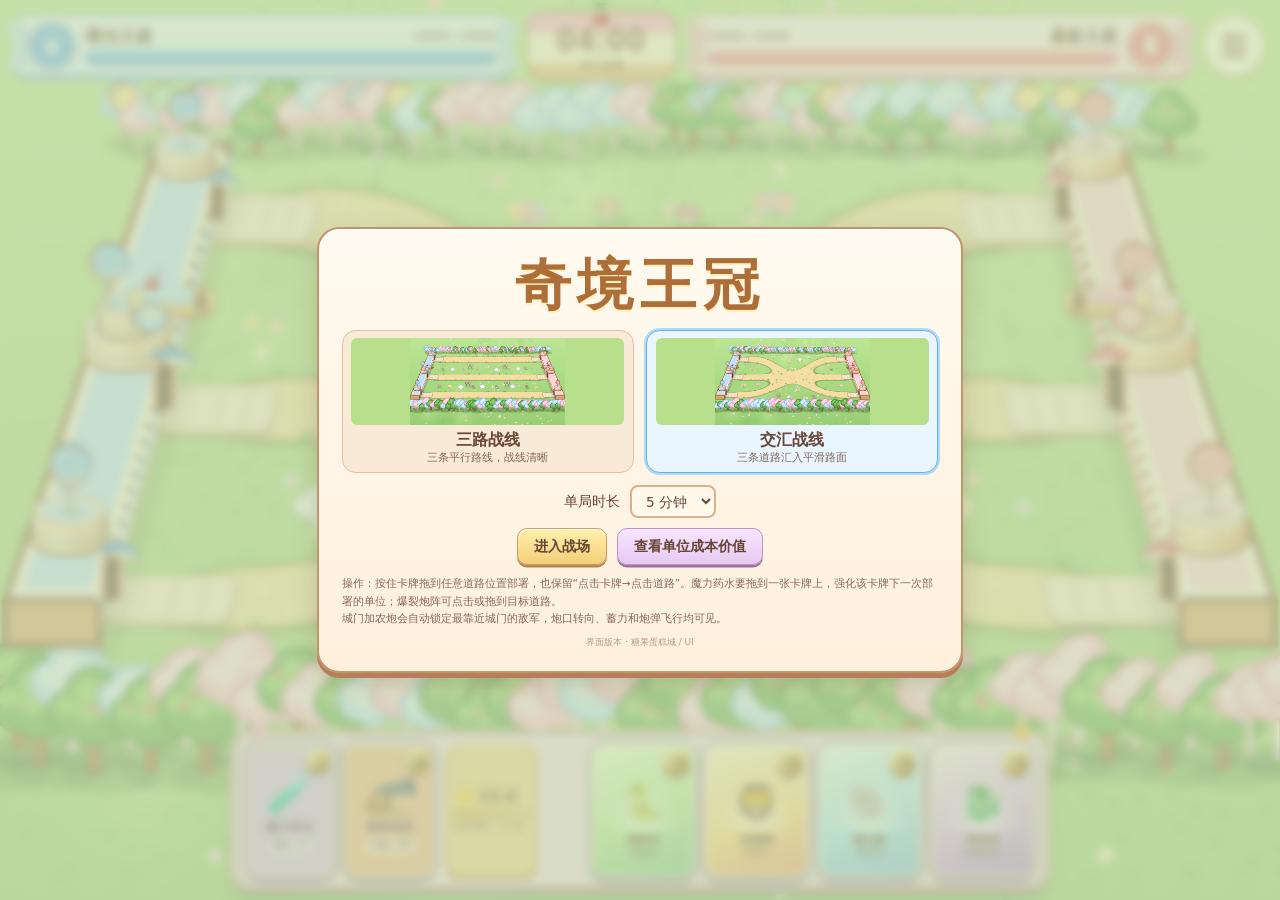
==== commit 468bbf45: "feat(ui): render high-resolution mobile ground and enrich meadow decorations" ====
--- a/index.html
+++ b/index.html
@@ -94,7 +94,7 @@
   </div>
   <div id="mobileGate" aria-live="polite"><div class="mobile-gate-card"><strong>请旋转手机至横屏体验</strong><p>横屏后可完整显示三路战场和触控卡牌。</p><button id="mobileEnterBtn" type="button">进入横屏模式</button></div></div>
 </div>
-<script src="./js/candy-field.js?v=20261007-mobile2"></script>
+<script src="./js/candy-field.js?v=20261007-hd1"></script>
 <script>
 (() => {
 'use strict';
@@ -102,7 +102,8 @@
 const MOBILE_INFO={android:/Android/i.test(navigator.userAgent),ios:/iPhone|iPad|iPod/i.test(navigator.userAgent),coarse:matchMedia('(pointer:coarse)').matches,narrow:Math.min(screen.width,screen.height)<=600,handsetViewport:Math.min(innerWidth,innerHeight)<=430&&Math.max(innerWidth,innerHeight)<=950};
 const mobilePerformanceMode=MOBILE_INFO.android||MOBILE_INFO.ios||(MOBILE_INFO.coarse&&MOBILE_INFO.narrow)||MOBILE_INFO.handsetViewport;
 document.documentElement.classList.toggle('mobile-device',mobilePerformanceMode);
-const renderDpr=()=>Math.min(mobilePerformanceMode?1.25:2,window.devicePixelRatio||1);
+// Crisp mobile rendering with a bounded total pixel budget.
+const renderDpr=()=>Math.max(1,Math.min(mobilePerformanceMode?2.5:2,window.devicePixelRatio||1,Math.sqrt((mobilePerformanceMode?2200000:8000000)/Math.max(1,W*H))));
 const canvas=document.getElementById('gameCanvas');let ctx=canvas.getContext('2d');
 const shell=document.getElementById('game-shell');
 const $=s=>document.querySelector(s), $$=s=>[...document.querySelectorAll(s)];
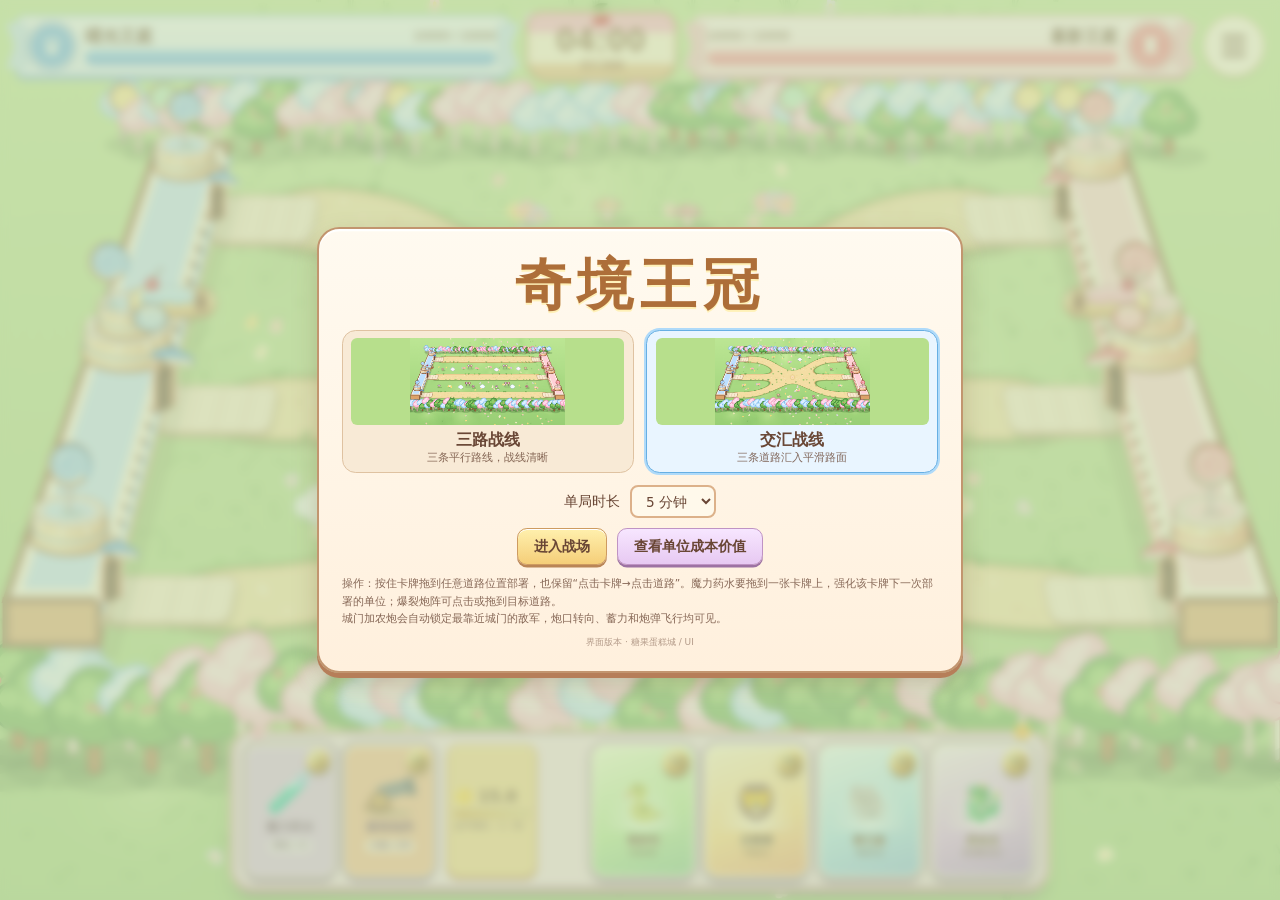
==== commit 59c76e40: "perf: reuse battlefield backgrounds and crop castles; refresh fallback checkouts" ====
--- a/index.html
+++ b/index.html
@@ -190,9 +190,10 @@
 }
 
 class Game{
- constructor(){this.state='menu';this.mode='cross';this.duration=300;this.timeLeft=300;this.elapsed=0;this.paths=[];this.units=[];this.projectiles=[];this.fx=[];this.texts=[];this.spawnHistory=[];this.nextId=1;this.selected=null;this.hoverLane=-1;this.coins={player:15,enemy:15};this.potionArmed={player:null,enemy:null};this.cool={player:{},enemy:{}};this.tacticCool={player:{potion:0,burst:0},enemy:{potion:0,burst:0}};this.towers={};this.aiClock=1;this.aiLastDeployAt=-Infinity;this.last=0;this.grass=[];this.intensity=0;this.pointer={x:0,y:0};this.cannonLaunches=0;this.cannonLaunchesBySide={player:0,enemy:0};this.lastCannonShot=null;this.burstUses=0;this.staticBg=null;this.staticBgDpr=0;this.makeGrass();this.buildPaths();this.resetTowers();}
+ constructor(){this.state='menu';this.mode='cross';this.duration=300;this.timeLeft=300;this.elapsed=0;this.paths=[];this.units=[];this.projectiles=[];this.fx=[];this.battleEvents=[];this.accumulator=0;this.pauseReasons=new Set();this.texts=[];this.spawnHistory=[];this.nextId=1;this.selected=null;this.hoverLane=-1;this.coins={player:15,enemy:15};this.potionArmed={player:null,enemy:null};this.cool={player:{},enemy:{}};this.tacticCool={player:{potion:0,burst:0},enemy:{potion:0,burst:0}};this.towers={};this.aiClock=1;this.aiLastDeployAt=-Infinity;this.last=0;this.grass=[];this.intensity=0;this.pointer={x:0,y:0};this.cannonLaunches=0;this.cannonLaunchesBySide={player:0,enemy:0};this.lastCannonShot=null;this.burstUses=0;this.staticBg=null;this.staticBgDpr=0;this.makeGrass();this.buildPaths();this.resetTowers();}
  makeGrass(){let seed=14591;const rnd=()=>{seed=(seed*16807)%2147483647;return(seed-1)/2147483646},count=mobilePerformanceMode?190:430;for(let i=0;i<count;i++)this.grass.push({x:rnd()*W,y:rnd()*H,r:rnd()*1.7+.3,a:rnd()*.22+.05});}
  buildPaths(){
+  const key=[W,H,this.mode,renderDpr()].join(':');if(this.geometryKey===key)return;this.geometryKey=key;
   this.field=CandyField.buildGeometry(W,H,this.mode);
   this.paths=this.field.paths.map(p=>new Path(p.pts));
   const f=this.field;
@@ -207,24 +208,24 @@
  resetTowers(){this.towers={player:this.newTower('player'),enemy:this.newTower('enemy')};}
  newTower(side){return{kind:'tower',side,hp:10000,maxHp:10000,x:side==='player'?FIELD.towerLeft:FIELD.towerRight,y:FIELD.centerY,angle:side==='player'?0:Math.PI,range:this.field.L*(1170/1070)*GUARD_CANNON.rangeFactor,damage:GUARD_CANNON.damage,shotClock:0,windup:0,targetId:null,hitFlash:0,shake:0,recoil:0};}
   start(){
-   audio.stopGame();this.state='playing';this.timeLeft=this.duration;this.elapsed=0;this.units=[];this.projectiles=[];this.fx=[];this.texts=[];this.spawnHistory=[];this.nextId=1;this.cannonLaunches=0;this.cannonLaunchesBySide={player:0,enemy:0};this.lastCannonShot=null;this.burstUses=0;this.coins={player:15,enemy:15};this.potionArmed={player:null,enemy:null};this.cool={player:{snake:0,lion:0,elephant:0,dragon:0},enemy:{snake:0,lion:0,elephant:0,dragon:0}};this.tacticCool={player:{potion:0,burst:0},enemy:{potion:0,burst:0}};this.aiClock=1.2;this.aiLastDeployAt=-Infinity;this.selected=null;this.buildPaths();this.resetTowers();this.updateHUD();hideAllOverlays();updateSystemButtons();this.hint('拖拽卡牌到任意道路位置部署；药水拖到卡牌强化下一只');audio.start(true);
+   audio.stopGame();this.state='playing';this.timeLeft=this.duration;this.elapsed=0;this.accumulator=0;this.last=0;this.pauseReasons.clear();this.units=[];this.projectiles=[];this.fx=[];this.battleEvents=[];this.texts=[];this.spawnHistory=[];this.nextId=1;this.cannonLaunches=0;this.cannonLaunchesBySide={player:0,enemy:0};this.lastCannonShot=null;this.burstUses=0;this.coins={player:15,enemy:15};this.potionArmed={player:null,enemy:null};this.cool={player:{snake:0,lion:0,elephant:0,dragon:0},enemy:{snake:0,lion:0,elephant:0,dragon:0}};this.tacticCool={player:{potion:0,burst:0},enemy:{potion:0,burst:0}};this.aiClock=1.2;this.aiLastDeployAt=-Infinity;this.selected=null;this.buildPaths();this.resetTowers();this.updateHUD();hideAllOverlays();updateSystemButtons();this.hint('拖拽卡牌到任意道路位置部署；药水拖到卡牌强化下一只');audio.start(true);syncEnvironmentPause();
  }
  end(reason='时间结束'){
-  if(this.state!=='playing')return;this.state='ended';let win;if(this.towers.enemy.hp<=0&&this.towers.player.hp<=0)win='draw';else if(this.towers.enemy.hp<=0)win='player';else if(this.towers.player.hp<=0)win='enemy';else if(this.towers.player.hp===this.towers.enemy.hp)win='draw';else win=this.towers.player.hp>this.towers.enemy.hp?'player':'enemy';
+  if(this.state!=='playing')return;this.state='ended';cleanupDrag();this.battleEvents=[];this.fx=this.fx.filter(f=>f.kind!=='burstPending');this.accumulator=0;this.pauseReasons.clear();let win;if(this.towers.enemy.hp<=0&&this.towers.player.hp<=0)win='draw';else if(this.towers.enemy.hp<=0)win='player';else if(this.towers.player.hp<=0)win='enemy';else if(this.towers.player.hp===this.towers.enemy.hp)win='draw';else win=this.towers.player.hp>this.towers.enemy.hp?'player':'enemy';
   $('#resultTitle').textContent=win==='player'?'胜利':win==='enemy'?'败北':'平局';$('#resultTitle').style.color=win==='player'?'#ab6c26':win==='enemy'?'#b52d31':'#6a526f';$('#resultDetail').textContent=`${reason} · 我方 ${Math.ceil(this.towers.player.hp)} / 敌方 ${Math.ceil(this.towers.enemy.hp)}`;audio.finishGame();$('#resultOverlay').classList.remove('hidden');updateSystemButtons();if(win==='player')audio.sfx('win');
  }
  hint(txt){const e=$('#actionHint');e.textContent=txt;e.classList.add('show');clearTimeout(this.hintTimer);this.hintTimer=setTimeout(()=>e.classList.remove('show'),2300)}
  select(kind,type=null){this.selected={kind,type};$$('.card,.tactic').forEach(e=>e.classList.remove('selected'));if(kind==='unit')$(`.card[data-type="${type}"]`).classList.add('selected');if(kind==='potion')$('#potionBtn').classList.add('selected');if(kind==='burst')$('#burstBtn').classList.add('selected');this.hint(kind==='unit'?'点击或拖到任意道路位置部署':kind==='potion'?'请把药水拖到一张卡牌上':'点击或拖到一条道路发动10连炮');}
  clearSelection(){$$('.card,.tactic').forEach(e=>e.classList.remove('selected'));this.selected=null;}
- deploy(side,type,lane,spawnT=null){const d=UNIT_DATA[type],c=this.coins[side];if(c<d.cost||this.cool[side][type]>0)return false;this.coins[side]-=d.cost;this.cool[side][type]=d.cooldown;const u=this.createUnit(side,type,lane,spawnT);this.spawnHistory.push({side,type,lane,t:u.t,x:u.x,y:u.y,facing:u.facing,at:this.elapsed});if(this.potionArmed[side]===type){this.potionArmed[side]=null;this.buffUnit(u);}this.units.push(u);this.fx.push({kind:'summon',x:u.x,y:u.y,t:.55,max:.55,side});audio.sfx('deploy');return true;}
+ deploy(side,type,lane,spawnT=null){if(this.state!=='playing'||!Object.hasOwn(UNIT_DATA,type)||!['player','enemy'].includes(side)||!Number.isInteger(lane)||lane<0||lane>2)return false;const d=UNIT_DATA[type],c=this.coins[side];if(c<d.cost||this.cool[side][type]>0)return false;this.coins[side]-=d.cost;this.cool[side][type]=d.cooldown;const u=this.createUnit(side,type,lane,spawnT);this.spawnHistory.push({side,type,lane,t:u.t,x:u.x,y:u.y,facing:u.facing,at:this.elapsed});if(this.potionArmed[side]===type){this.potionArmed[side]=null;this.buffUnit(u);}this.units.push(u);this.fx.push({kind:'summon',x:u.x,y:u.y,t:.55,max:.55,side});audio.sfx('deploy');return true;}
  spawnT(side,type,lane){const distance=(UNIT_DATA[type].size*UNIT_BASE_VISUAL_SCALE+CASTLE_GEOMETRY.spawnGap)*this.unitScale(),path=this.paths[lane];return side==='player'?distance/path.length:1-distance/path.length;}
  cannonPose(t,recoil=t.recoil){return CandyField.cannonPose(this.field,t.side,t.angle,recoil);}
  cannonMuzzle(t,recoil=t.recoil){const screen=CandyField.muzzle(this.field,t.side,t.angle,recoil);return CandyField.unproject(this.field,screen.x,screen.y);}
 
  createUnit(side,type,lane,spawnT=null){const d=UNIT_DATA[type],t=spawnT==null?this.spawnT(side,type,lane):clamp(spawnT,.02,.98),p=this.paths[lane].at(t);return{kind:'unit',id:this.nextId++,side,type,lane,t,x:p.x,y:p.y,hp:d.hp,maxHp:d.hp,attack:d.attack,speed:d.speed,range:d.range,interval:d.interval,regen:d.regen,size:d.size,visualScale:UNIT_BASE_VISUAL_SCALE,attackClock:Math.random()*.2,attackAnim:0,hitFlash:0,dead:false,buffed:false,contributors:{},poisons:[],burn:0,burnDps:0,charge:0,heavyReady:false,facing:side==='player'?0:Math.PI,bob:Math.random()*TAU};}
- armPotion(side,type){if(!UNIT_DATA[type]||this.potionArmed[side]||this.coins[side]<POTION.cost||this.tacticCool[side].potion>0)return false;this.coins[side]-=POTION.cost;this.tacticCool[side].potion=POTION.cooldown;this.potionArmed[side]=type;audio.sfx('potion');if(side==='player')this.hint(`药水已喂给${UNIT_DATA[type].name}卡牌：下一只将被强化`);return true;}
+ armPotion(side,type){if(this.state!=='playing'||!['player','enemy'].includes(side)||!Object.hasOwn(UNIT_DATA,type))return false;if(!UNIT_DATA[type]||this.potionArmed[side]||this.coins[side]<POTION.cost||this.tacticCool[side].potion>0)return false;this.coins[side]-=POTION.cost;this.tacticCool[side].potion=POTION.cooldown;this.potionArmed[side]=type;audio.sfx('potion');if(side==='player')this.hint(`药水已喂给${UNIT_DATA[type].name}卡牌：下一只将被强化`);return true;}
  buffUnit(u){if(!u||u.buffed)return false;const b=BUFFS[u.type],ratio=b.hp;u.maxHp*=ratio;u.hp*=ratio;u.attack*=b.attack;u.speed*=b.speed;u.interval/=b.attackSpeed;u.regen*=b.regen||1;u.visualScale=UNIT_BASE_VISUAL_SCALE*1.4;u.buffed=true;u.buff=b;this.fx.push({kind:'potion',x:u.x,y:u.y,t:1,max:1});return true;}
- useBurst(side,lane){if(this.coins[side]<BURST.cost||this.tacticCool[side].burst>0)return false;this.coins[side]-=BURST.cost;this.tacticCool[side].burst=BURST.cooldown;this.burstUses++;for(let i=0;i<BURST.shots;i++){const q=i/(BURST.shots-1),t=side==='player'?lerp(0,.5,q):lerp(1,.5,q),p=this.paths[lane].at(t),delay=i*FX_TIMING.burstStep+FX_TIMING.burstLead;this.fx.push({kind:'burstPending',x:p.x,y:p.y,t:delay,max:delay,side,triggered:false});}audio.playBurst(BURST_VISUAL_DURATION);return true;}
+ useBurst(side,lane){if(this.state!=='playing'||!['player','enemy'].includes(side)||!Number.isInteger(lane)||lane<0||lane>2)return false;if(this.coins[side]<BURST.cost||this.tacticCool[side].burst>0)return false;this.coins[side]-=BURST.cost;this.tacticCool[side].burst=BURST.cooldown;this.burstUses++;for(let i=0;i<BURST.shots;i++){const q=i/(BURST.shots-1),t=side==='player'?lerp(0,.5,q):lerp(1,.5,q),p=this.paths[lane].at(t),delay=i*FX_TIMING.burstStep+FX_TIMING.burstLead;this.battleEvents.push({kind:'burst',x:p.x,y:p.y,t:delay,side});this.fx.push({kind:'burstPending',x:p.x,y:p.y,t:delay,max:delay,side});}audio.playBurst(BURST_VISUAL_DURATION);return true;}
  pointerDown(p){if(this.state!=='playing'||!this.selected)return;const s=this.selected;if(s.kind==='unit'){
    const target=this.nearestLanePoint(p);if(target.d>DEPLOY_SNAP_RADIUS){this.hint('请点击道路范围内');return;}if(this.deploy('player',s.type,target.i)){this.clearSelection();}else this.hint('金币不足或卡牌尚未冷却');
   }else if(s.kind==='potion'){
@@ -233,10 +234,25 @@
  }
  nearestLanePoint(p){let best={i:0,t:0,d:Infinity};for(let i=0;i<this.paths.length;i++){const n=this.paths[i].nearestT(p);if(n.d<best.d)best={i,t:n.t,d:n.d};}return best;}
  nearestLane(p){return this.nearestLanePoint(p).i;}
- update(dt){if(this.state!=='playing')return;dt=Math.min(dt,.035);this.elapsed+=dt;if(Number.isFinite(this.duration)){this.timeLeft-=dt;if(this.timeLeft<=0){this.timeLeft=0;this.end('时间结束');return;}}
+ setPause(reason,active){
+  if(!['playing','paused'].includes(this.state))return;
+  if(active)this.pauseReasons.add(reason);else this.pauseReasons.delete(reason);
+  const next=this.pauseReasons.size?'paused':'playing';
+  if(next!==this.state){this.state=next;this.accumulator=0;this.last=0;if(next==='paused'){cleanupDrag();audio.pauseGame();}else audio.resumeGame();}
+  updateSystemButtons();
+ }
+ update(dt){
+  if(this.state!=='playing'){this.accumulator=0;return;}
+  if(!Number.isFinite(dt)||dt<0)return;
+  // Long visible stalls require explicit resume; hidden/portrait pages pause separately.
+  if(dt>.5){this.setPause('suspended',true);this.hint('页面停顿，对局已暂停；点击继续恢复');return;}
+  this.accumulator+=dt;const step=1/60;
+  while(this.accumulator+1e-9>=step&&this.state==='playing'){this.accumulator=Math.max(0,this.accumulator-step);this.simulate(step);}
+ }
+ simulate(dt){if(this.state!=='playing')return;this.elapsed+=dt;if(Number.isFinite(this.duration)){this.timeLeft-=dt;if(this.timeLeft<=0){this.timeLeft=0;this.end('时间结束');return;}}
   this.coins.player+=1*dt;this.coins.enemy+=1*dt;
   for(const side of ['player','enemy']){for(const k in this.cool[side])this.cool[side][k]=Math.max(0,this.cool[side][k]-dt);for(const k in this.tacticCool[side])this.tacticCool[side][k]=Math.max(0,this.tacticCool[side][k]-dt);}
-  this.updateUnits(dt);this.updateCannons(dt);this.updateProjectiles(dt);this.updateFx(dt);this.updateAI(dt);this.updateHUD();
+  this.updateUnits(dt);this.updateCannons(dt);this.updateProjectiles(dt);this.updateBattleEvents(dt);this.updateFx(dt);this.updateAI(dt);this.updateHUD();
   const low=Math.min(this.towers.player.hp/this.towers.player.maxHp,this.towers.enemy.hp/this.towers.enemy.maxHp),time=Number.isFinite(this.duration)?1-this.timeLeft/this.duration:0;this.intensity=clamp((1-low)*.65+time*.45,0,1);
   if(this.towers.player.hp<=0||this.towers.enemy.hp<=0)this.end('城门被摧毁');
  }
@@ -281,9 +297,15 @@
   updateProjectiles(dt){for(const p of this.projectiles){if(p.dead)continue;if(p.target&&!p.target.dead){p.tx=p.target.x;p.ty=p.target.y;}const dx=p.tx-p.x,dy=p.ty-p.y,d=Math.hypot(dx,dy),step=p.speed*dt;if(d<=step+5){p.x=p.tx;p.y=p.ty;p.dead=true;if(p.target&&!p.target.dead){if(p.kind==='cannon')this.damage(p.target,p.damage,null,'cannon',true);else{this.resolveUnitHit(p.source,p.target,p.damage);audio.sfx('hit');}}const life=p.kind==='cannon'?FX_TIMING.cannonExplosion:.38;this.fx.push({kind:p.kind==='cannon'?'explosion':'fireHit',x:p.x,y:p.y,t:life,max:life,side:p.source.side});}else{p.px=p.x;p.py=p.y;p.x+=dx/d*step;p.y+=dy/d*step;}}
   this.projectiles=this.projectiles.filter(p=>!p.dead);
  }
- updateFx(dt){for(const f of this.fx){f.t-=dt;if(f.kind==='burstPending'&&!f.triggered&&f.t<=0){f.triggered=true;f.kind='explosion';f.t=FX_TIMING.burstExplosion;f.max=FX_TIMING.burstExplosion;for(const u of this.units){if(!u.dead&&u.side!==f.side&&Math.hypot(u.x-f.x,u.y-f.y)<72*this.laneScale(1))this.damage(u,BURST.damage,null,'burst',true);}}}
-  this.fx=this.fx.filter(f=>f.t>0);for(const t of this.texts)t.t-=dt;this.texts=this.texts.filter(t=>t.t>0);
- }
+ updateBattleEvents(dt){
+  for(const e of this.battleEvents){e.t-=dt;if(e.t>1e-9)continue;
+   for(const u of this.units)if(!u.dead&&u.side!==e.side&&Math.hypot(u.x-e.x,u.y-e.y)<72*this.laneScale(1))this.damage(u,BURST.damage,null,'burst',true);
+   this.fx.push({kind:'explosion',x:e.x,y:e.y,t:FX_TIMING.burstExplosion,max:FX_TIMING.burstExplosion,side:e.side});
+  }
+  this.battleEvents=this.battleEvents.filter(e=>e.t>1e-9);
+ }
+ updateFx(dt){for(const f of this.fx)f.t-=dt;this.fx=this.fx.filter(f=>f.t>0);for(const t of this.texts)t.t-=dt;this.texts=this.texts.filter(t=>t.t>0);}
+
  updateAI(dt){this.aiClock-=dt;if(this.aiClock>0)return;this.aiClock=.75+Math.random()*1.1;
   const enemyUnits=this.units.filter(u=>u.side==='enemy'&&!u.dead),playerUnits=this.units.filter(u=>u.side==='player'&&!u.dead);
   if(!this.potionArmed.enemy&&this.tacticCool.enemy.potion<=0&&this.coins.enemy>=POTION.cost&&Math.random()<.3){const order=['dragon','elephant','lion','snake'];const choice=order.find(k=>this.cool.enemy[k]<=0);if(choice&&this.armPotion('enemy',choice))return;}
@@ -305,10 +327,10 @@
  drawTower(t){
   // Cache the palace once per health bucket. Cannon recoil/aim remains live.
   this.wallCache ||= {};
-  const key=Math.floor(t.hp/t.maxHp*100),cache=this.wallCache[t.side];
-  if(!cache||cache.key!==key){CandyField.releaseCanvas(cache?.canvas);const c=document.createElement('canvas'),dpr=renderDpr();c.width=Math.round(W*dpr);c.height=Math.round(H*dpr);const g=c.getContext('2d');g.setTransform(dpr,0,0,dpr,0,0);CandyField.drawWall(g,this.field,t.side,{hp:t.hp/t.maxHp});this.wallCache[t.side]={key,canvas:c};}
-  const shake=t.shake>0?(Math.random()-.5)*3*this.unitScale():0;
-  ctx.drawImage(this.wallCache[t.side].canvas,shake,0,W,H);
+  const key=Math.floor(t.hp/t.maxHp*100),cache=this.wallCache[t.side],dpr=renderDpr();
+  if(!cache||cache.key!==key||cache.dpr!==dpr){CandyField.releaseCanvas(cache?.canvas);const b=CandyField.wallBounds(this.field,t.side,dpr),c=document.createElement('canvas');c.width=b.width;c.height=b.height;const g=c.getContext('2d');g.setTransform(dpr,0,0,dpr,-b.x*dpr,-b.y*dpr);CandyField.drawWall(g,this.field,t.side,{hp:t.hp/t.maxHp});this.wallCache[t.side]={key,dpr,bounds:b,canvas:c};}
+  const shake=t.shake>0?(Math.random()-.5)*3*this.unitScale():0,c=this.wallCache[t.side];
+  ctx.drawImage(c.canvas,c.bounds.x+shake,c.bounds.y,c.canvas.width/dpr,c.canvas.height/dpr);
   if(t.hitFlash>0)CandyField.drawWall(ctx,this.field,t.side,{hp:t.hp/t.maxHp,flash:t.hitFlash});
   this.drawTowerCannon(t);
  }
@@ -384,7 +406,9 @@
 function seedTestTowerAttackers(){for(let lane=0;lane<3;lane++){for(const [side,t] of [['player',.982],['enemy',.018]])game.units.push(game.createUnit(side,'snake',lane,t));}}
 if(TEST_MODE){testProbe=document.createElement('output');testProbe.id='qjwgTestProbe';testProbe.hidden=true;document.body.appendChild(testProbe);spawnProbe=document.createElement('output');spawnProbe.id='qjwgSpawnProbe';spawnProbe.hidden=true;document.body.appendChild(spawnProbe);const seedBtn=document.createElement('button');seedBtn.id='qjwgSeedCannonTargets';seedBtn.type='button';seedBtn.setAttribute('aria-label','测试双方炮台');seedBtn.style.cssText='position:fixed;left:0;top:0;width:20px;height:20px;opacity:.01;z-index:9999';seedBtn.addEventListener('click',seedTestCannonTargets);document.body.appendChild(seedBtn);const towerBtn=document.createElement('button');towerBtn.id='qjwgSeedTowerAttackers';towerBtn.type='button';towerBtn.setAttribute('aria-label','测试三路攻击城墙');towerBtn.style.cssText='position:fixed;left:22px;top:0;width:20px;height:20px;opacity:.01;z-index:9999';towerBtn.addEventListener('click',seedTestTowerAttackers);document.body.appendChild(towerBtn);window.__QJWG_TEST__={snapshot:getTestPayload,config:()=>getTestPayload().config,spawnHistory:getTestSpawnHistory,step(seconds){for(let i=0;i<Math.ceil(Math.min(600,Math.max(0,seconds))*60);i++)game.update(1/60);game.render();}};}
 
-function updateMobileLayout(){if(!mobilePerformanceMode)return;const portrait=innerHeight>innerWidth;document.documentElement.classList.toggle('portrait-mode',portrait);document.documentElement.classList.toggle('fullscreen-active',!!document.fullscreenElement);}
+function syncEnvironmentPause(){game.setPause('portrait',mobilePerformanceMode&&innerHeight>innerWidth);game.setPause('hidden',document.hidden);}
+function updateMobileLayout(){if(mobilePerformanceMode){const portrait=innerHeight>innerWidth;document.documentElement.classList.toggle('portrait-mode',portrait);document.documentElement.classList.toggle('fullscreen-active',!!document.fullscreenElement);}syncEnvironmentPause();}
+document.addEventListener('visibilitychange',()=>{syncEnvironmentPause();game.last=0;});
 async function enterMobileMode(){if(!mobilePerformanceMode)return;audio.ensureContext();if(game.state==='playing'&&!audio.muted&&audio.bgm.paused)audio.playBgm(false);try{if(!document.fullscreenElement&&document.documentElement.requestFullscreen)await document.documentElement.requestFullscreen()}catch(_){ }try{if(screen.orientation?.lock)await screen.orientation.lock('landscape')}catch(_){ }updateMobileLayout();}
 document.addEventListener('fullscreenchange',updateMobileLayout);
 $('#mobileModeBtn').addEventListener('click',enterMobileMode);$('#mobileEnterBtn').addEventListener('click',enterMobileMode);
@@ -394,7 +418,7 @@
 if(mobilePerformanceMode){updateMobileLayout();setTimeout(()=>enterMobileMode(),0);}
 
 function resize(){
- const r=shell.getBoundingClientRect();
+ const r=shell.getBoundingClientRect();updateMobileLayout();
  // Mobile fullscreen/orientation transitions can briefly report an unusable viewport.
  if(r.width<160||r.height<120)return;
  const old=game.field;W=Math.round(r.width);H=Math.round(r.height);
@@ -403,7 +427,7 @@
  // Preserve progress, health and cooldowns through resize and orientation changes.
  for(const u of game.units){const p=game.paths[u.lane].at(u.t);u.x=p.x;u.y=p.y;}
  const remap=(x,y)=>({x:f.rs+(x-old.rs)/old.L*f.L,y:f.cy+(y-old.cy)/old.s*f.s});
- for(const item of [...game.projectiles,...game.fx,...game.texts]){if(Number.isFinite(item.x)){const p=remap(item.x,item.y);item.x=p.x;item.y=p.y;}if(Number.isFinite(item.tx)){const p=remap(item.tx,item.ty);item.tx=p.x;item.ty=p.y;}if(Number.isFinite(item.px)){const p=remap(item.px,item.py);item.px=p.x;item.py=p.y;}if(item.speed){const lane=item.source?.lane;item.speed*=Number.isInteger(lane)?game.paths[lane].length/old.paths[lane].length:f.k/old.k;}}
+ for(const item of [...game.projectiles,...game.battleEvents,...game.fx,...game.texts]){if(Number.isFinite(item.x)){const p=remap(item.x,item.y);item.x=p.x;item.y=p.y;}if(Number.isFinite(item.tx)){const p=remap(item.tx,item.ty);item.tx=p.x;item.ty=p.y;}if(Number.isFinite(item.px)){const p=remap(item.px,item.py);item.px=p.x;item.py=p.y;}if(item.speed){const lane=item.source?.lane;item.speed*=Number.isInteger(lane)?game.paths[lane].length/old.paths[lane].length:f.k/old.k;}}
  for(const t of Object.values(game.towers)){const p=f.pivot[t.side];t.x=p.x;t.y=FIELD.centerY;t.range=f.L*(1170/1070)*GUARD_CANNON.rangeFactor;}
  document.documentElement.style.fontSize=f.u+'px';updateMobileLayout();
 }
@@ -417,9 +441,9 @@
 let dragCandidate=null,dragging=null,skipNextClick=false;
 function canStartDrag(kind,type){if(game.state!=='playing')return false;if(kind==='unit'){const d=UNIT_DATA[type];if(game.coins.player<d.cost||game.cool.player[type]>0){game.hint('金币不足或卡牌尚未冷却');return false;}}if(kind==='potion'&&(game.coins.player<POTION.cost||game.tacticCool.player.potion>0||game.potionArmed.player)){game.hint(game.potionArmed.player?'已有一张卡牌等待药水强化':'金币不足或药水尚未冷却');return false;}if(kind==='burst'&&(game.coins.player<BURST.cost||game.tacticCool.player.burst>0)){game.hint('金币不足或炮阵尚未冷却');return false;}return true;}
 function queueDrag(e,kind,type,icon){if(!canStartDrag(kind,type))return;dragCandidate={kind,type,icon,startX:e.clientX,startY:e.clientY};}
-function beginDrag(c,e){const g=document.createElement('div');g.className='drag-ghost '+(c.kind==='potion'?'potion':c.kind==='burst'?'burst':'');g.textContent=c.icon;document.body.appendChild(g);dragging={...c,ghost:g};dragCandidate=null;moveDrag(e.clientX,e.clientY);if(c.kind==='unit')game.select('unit',c.type);else if(c.kind==='burst')game.select('burst');audio.start();}
+function beginDrag(c,e){if(game.state!=='playing'){cleanupDrag();return;}const g=document.createElement('div');g.className='drag-ghost '+(c.kind==='potion'?'potion':c.kind==='burst'?'burst':'');g.textContent=c.icon;document.body.appendChild(g);dragging={...c,ghost:g};dragCandidate=null;moveDrag(e.clientX,e.clientY);if(c.kind==='unit')game.select('unit',c.type);else if(c.kind==='burst')game.select('burst');audio.start();}
 function moveDrag(x,y){if(!dragging)return;dragging.ghost.style.left=x+'px';dragging.ghost.style.top=y+'px';$$('.card').forEach(c=>c.classList.remove('potion-target'));if(dragging.kind==='potion'){const el=document.elementFromPoint(x,y)?.closest?.('.card');if(el)el.classList.add('potion-target');game.hoverLane=-1;return;}const r=canvas.getBoundingClientRect();if(x>=r.left&&x<=r.right&&y>=r.top&&y<=r.bottom){const p=worldPoint({clientX:x,clientY:y}),target=game.nearestLanePoint(p);game.pointer=p;game.hoverLane=target.d<=DEPLOY_SNAP_RADIUS?target.i:-1;}else game.hoverLane=-1;}
-function finishDrag(x,y){if(!dragging)return;const d=dragging;skipNextClick=true;setTimeout(()=>{skipNextClick=false},350);if(d.kind==='potion'){const card=document.elementFromPoint(x,y)?.closest?.('.card');if(card){if(!game.armPotion('player',card.dataset.type))game.hint('药水无法使用：请检查金币、冷却或待强化卡牌');}else game.hint('请把魔力药水拖到一张卡牌上');}else{const r=canvas.getBoundingClientRect();if(x>=r.left&&x<=r.right&&y>=r.top&&y<=r.bottom){const p=worldPoint({clientX:x,clientY:y}),target=game.nearestLanePoint(p);if(d.kind==='unit'){if(target.d>DEPLOY_SNAP_RADIUS)game.hint('请拖到道路范围内');else if(!game.deploy('player',d.type,target.i))game.hint('金币不足或卡牌尚未冷却');}else if(d.kind==='burst'){if(target.d>DEPLOY_SNAP_RADIUS)game.hint('已取消爆裂炮阵');else if(!game.useBurst('player',target.i))game.hint('金币不足或炮阵尚未冷却');}}else game.hint(d.kind==='unit'?'请拖到任意道路位置':'已取消爆裂炮阵');}cleanupDrag();}
+function finishDrag(x,y){if(game.state!=='playing'){cleanupDrag();return;}if(!dragging)return;const d=dragging;skipNextClick=true;setTimeout(()=>{skipNextClick=false},350);if(d.kind==='potion'){const card=document.elementFromPoint(x,y)?.closest?.('.card');if(card){if(!game.armPotion('player',card.dataset.type))game.hint('药水无法使用：请检查金币、冷却或待强化卡牌');}else game.hint('请把魔力药水拖到一张卡牌上');}else{const r=canvas.getBoundingClientRect();if(x>=r.left&&x<=r.right&&y>=r.top&&y<=r.bottom){const p=worldPoint({clientX:x,clientY:y}),target=game.nearestLanePoint(p);if(d.kind==='unit'){if(target.d>DEPLOY_SNAP_RADIUS)game.hint('请拖到道路范围内');else if(!game.deploy('player',d.type,target.i))game.hint('金币不足或卡牌尚未冷却');}else if(d.kind==='burst'){if(target.d>DEPLOY_SNAP_RADIUS)game.hint('已取消爆裂炮阵');else if(!game.useBurst('player',target.i))game.hint('金币不足或炮阵尚未冷却');}}else game.hint(d.kind==='unit'?'请拖到任意道路位置':'已取消爆裂炮阵');}cleanupDrag();}
 function cleanupDrag(){if(dragging?.ghost)dragging.ghost.remove();dragging=null;dragCandidate=null;$$('.card').forEach(c=>c.classList.remove('potion-target'));game.hoverLane=-1;game.clearSelection();}
 document.addEventListener('pointermove',e=>{if(dragCandidate&&Math.hypot(e.clientX-dragCandidate.startX,e.clientY-dragCandidate.startY)>7){beginDrag(dragCandidate,e);e.preventDefault();}else if(dragging){moveDrag(e.clientX,e.clientY);e.preventDefault();}} ,{passive:false});
 document.addEventListener('pointerup',e=>{if(dragging)finishDrag(e.clientX,e.clientY);else dragCandidate=null;});
@@ -433,8 +457,8 @@
 $('#startBtn').addEventListener('click',()=>{const value=$('#durationSelect').value;game.duration=value==='unlimited'?Infinity:Number(value);game.start();enterMobileMode()});
 $('#restartBtn').addEventListener('click',()=>{if(typeof cleanupDrag==='function')cleanupDrag();game.start();});
 function updateSystemButtons(){const paused=game.state==='paused',active=game.state==='playing'||paused;const btn=$('#pauseBtn');btn.disabled=!active;btn.querySelector('.btn-icon').textContent=paused?'▶':'⏸';btn.querySelector('.btn-label').textContent=paused?'继续':'暂停';btn.title=paused?'继续对局':'暂停对局';btn.setAttribute('aria-label',paused?'继续':'暂停');$('#pauseBanner').classList.toggle('show',paused&&$('#reportOverlay').classList.contains('hidden'));}
-function returnHome(){if(typeof cleanupDrag==='function')cleanupDrag();game.state='menu';game.clearSelection();hideAllOverlays();$('#menuOverlay').classList.remove('hidden');audio.stopGame();updateSystemButtons();}
-function togglePause(){if(game.state==='playing'){if(typeof cleanupDrag==='function')cleanupDrag();game.state='paused';audio.pauseGame();game.hint('对局已暂停');}else if(game.state==='paused'){game.state='playing';audio.resumeGame();game.hint('对局继续');}updateSystemButtons();}
+function returnHome(){if(typeof cleanupDrag==='function')cleanupDrag();game.state='menu';game.pauseReasons.clear();game.accumulator=0;game.last=0;game.battleEvents=[];game.clearSelection();hideAllOverlays();$('#menuOverlay').classList.remove('hidden');audio.stopGame();updateSystemButtons();}
+function togglePause(){if(window.EVA?.arena?.failedSide&&game.state==='paused')return;if(game.state==='playing'){game.setPause('manual',true);game.hint('对局已暂停');}else if(game.state==='paused'){game.setPause('suspended',false);game.setPause('manual',false);if(game.state==='playing')game.hint('对局继续');}updateSystemButtons();}
 function closeGameMenu(){ $('#topButtons').classList.remove('open');$('#menuBtn').setAttribute('aria-expanded','false'); }
 $('#menuBtn').addEventListener('click',e=>{e.stopPropagation();const open=!$('#topButtons').classList.contains('open');$('#topButtons').classList.toggle('open',open);$('#menuBtn').setAttribute('aria-expanded',String(open));if(open)$('#pauseBtn').focus();});
 document.addEventListener('click',e=>{if(!e.target.closest('#topButtons,#menuBtn'))closeGameMenu();});
@@ -442,8 +466,8 @@
 document.addEventListener('keydown',e=>{if(e.key==='Escape'){if(!closeReport()){if($('#topButtons').classList.contains('open')){closeGameMenu();$('#menuBtn').focus();}else if(game.state==='playing'||game.state==='paused')togglePause();}}});
 $('#homeBtn').addEventListener('click',returnHome);$('#pauseBtn').addEventListener('click',togglePause);$('#backMenuBtn').addEventListener('click',returnHome);
 let reportReturnState='menu';
-function showReport(){reportReturnState=game.state;if(game.state==='playing'){if(typeof cleanupDrag==='function')cleanupDrag();game.state='paused';audio.pauseGame();}$('#reportFormula').open=!mobilePerformanceMode;$('#reportContent').scrollTop=0;$('#reportOverlay').classList.remove('hidden');shell.classList.add('report-open');updateSystemButtons();}
-function closeReport(){if($('#reportOverlay').classList.contains('hidden'))return false;$('#reportOverlay').classList.add('hidden');shell.classList.remove('report-open');if(reportReturnState==='playing'){game.state='playing';audio.resumeGame();}updateSystemButtons();return true;}
+function showReport(){reportReturnState=game.state;game.setPause('report',true);$('#reportFormula').open=!mobilePerformanceMode;$('#reportContent').scrollTop=0;$('#reportOverlay').classList.remove('hidden');shell.classList.add('report-open');updateSystemButtons();}
+function closeReport(){if($('#reportOverlay').classList.contains('hidden'))return false;$('#reportOverlay').classList.add('hidden');shell.classList.remove('report-open');game.setPause('report',false);updateSystemButtons();return true;}
 $('#reportBtn').addEventListener('click',showReport);$('#menuReportBtn').addEventListener('click',showReport);$('#closeReportBtn').addEventListener('click',closeReport);
 $('#audioBtn').addEventListener('click',()=>{audio.ensureContext();const m=audio.toggle();if(game.state==='playing'&&!m&&audio.bgm.paused)audio.playBgm(false);$('#audioBtn .btn-icon').textContent=m?'🔇':'🔊'});
 $('#fullBtn').addEventListener('click',async()=>{try{if(!document.fullscreenElement)await shell.requestFullscreen();else await document.exitFullscreen();}catch(e){game.hint('浏览器未允许全屏')}});
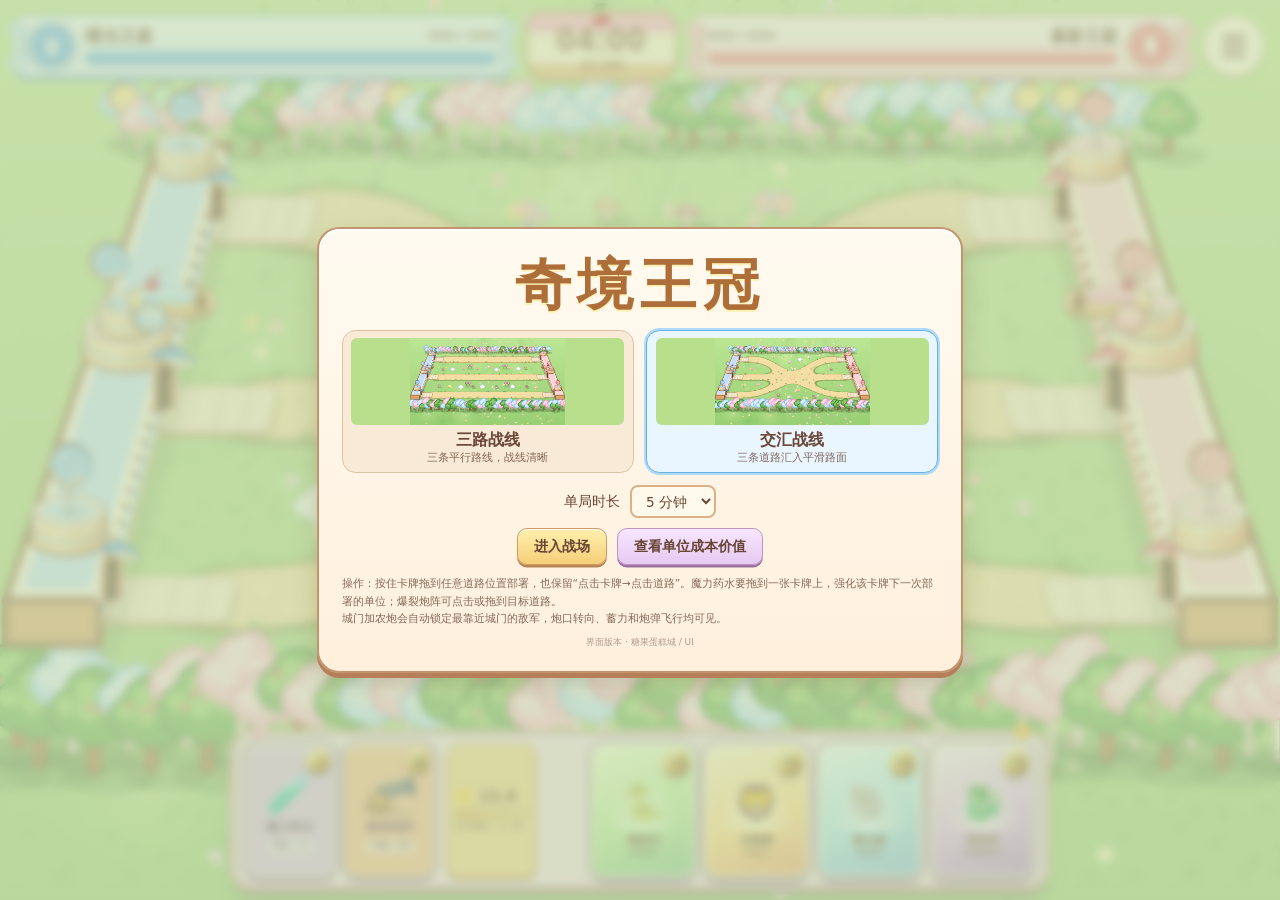
==== commit bb3efebc: "Sync October unit balance and potion range from latest workbook" ====
--- a/index.html
+++ b/index.html
@@ -19,11 +19,11 @@
 
     <div id="topbar">
       <div id="playerHud" class="base-hud glass">
-        <div class="crest">♛</div><div class="hud-copy"><div class="hud-title">曙光王庭</div><div class="hp-line"><div id="playerHpFill" class="hp-fill"></div></div><div id="playerHpText" class="hp-text">10000 / 10000</div></div>
+        <div class="crest">♛</div><div class="hud-copy"><div class="hud-title">曙光王庭</div><div class="hp-line"><div id="playerHpFill" class="hp-fill"></div></div><div id="playerHpText" class="hp-text">5000 / 5000</div></div>
       </div>
       <div id="centerHud" class="glass"><div id="gameTitle">奇境王冠</div><div id="timer">04:00</div><div id="modeLabel">交汇战线</div></div>
       <div id="enemyHud" class="base-hud glass">
-        <div class="hud-copy"><div class="hud-title">暮影王庭</div><div class="hp-line"><div id="enemyHpFill" class="hp-fill"></div></div><div id="enemyHpText" class="hp-text">10000 / 10000</div></div><div class="crest">♜</div>
+        <div class="hud-copy"><div class="hud-title">暮影王庭</div><div class="hp-line"><div id="enemyHpFill" class="hp-fill"></div></div><div id="enemyHpText" class="hp-text">5000 / 5000</div></div><div class="crest">♜</div>
       </div>
       <button id="menuBtn" type="button" aria-label="对局菜单" aria-expanded="false" aria-controls="topButtons"><span class="burger"><i></i><i></i><i></i></span></button>
     </div>
@@ -80,7 +80,7 @@
             <table><thead><tr><th>单位</th><th>直伤DPS</th><th>特殊DPS</th><th>等效DPS</th><th>持续回复/s</th><th>综合价值</th><th>当前费用</th><th>每金币价值</th></tr></thead>
               <tbody id="reportBody">
                 <tr><td>毒影蛇</td><td>50.0</td><td>30.0（毒，6秒窗）</td><td>80.00</td><td>10.0</td><td>15.40</td><td>10</td><td>1.54</td></tr>
-                <tr><td>圣鬃狮</td><td>40.0</td><td>0</td><td>40.00</td><td>20.0</td><td>14.30</td><td>10</td><td>1.43</td></tr>
+                <tr><td>圣鬃狮</td><td>60.0</td><td>0</td><td>60.00</td><td>25.0</td><td>16.80</td><td>10</td><td>1.68</td></tr>
                 <tr><td>磐石象</td><td>18.75</td><td>10.0（重击）</td><td>38.81</td><td>20.0</td><td>17.08</td><td>10</td><td>1.71</td></tr>
                 <tr><td>星焰龙</td><td>25.0</td><td>20.0（燃烧）</td><td>60.75</td><td>15.0</td><td>16.08</td><td>10</td><td>1.61</td></tr>
               </tbody></table>
@@ -94,7 +94,8 @@
   </div>
   <div id="mobileGate" aria-live="polite"><div class="mobile-gate-card"><strong>请旋转手机至横屏体验</strong><p>横屏后可完整显示三路战场和触控卡牌。</p><button id="mobileEnterBtn" type="button">进入横屏模式</button></div></div>
 </div>
-<script src="./js/candy-field.js?v=20261007-hd1"></script>
+<script src="./js/candy-field.js?v=20261011-meadow1"></script>
+<script src="./js/ordinary-ai.js?v=20261011-meadow1"></script>
 <script>
 (() => {
 'use strict';
@@ -122,17 +123,17 @@
 
 const UNIT_DATA={
  snake:{name:'毒影蛇',cost:10,hp:500,attack:10,speed:80,range:60,interval:.2,cooldown:5,regen:10,aoe:false,size:23,role:'快速刺客',special:'中毒2/s×10秒，可独立叠加'},
- lion:{name:'圣鬃狮',cost:10,hp:700,attack:20,speed:60,range:70,interval:.5,cooldown:5,regen:10,aoe:false,size:27,role:'均衡战士',special:'参与击杀回复100生命'},
+ lion:{name:'圣鬃狮',cost:10,hp:700,attack:30,speed:60,range:70,interval:.5,cooldown:5,regen:15,aoe:false,size:27,role:'均衡战士',special:'参与击杀回复100生命'},
  elephant:{name:'磐石象',cost:10,hp:1000,attack:15,speed:40,range:80,interval:.8,cooldown:5,regen:20,aoe:true,size:32,role:'慢速坦克',special:'每3秒蓄势，下一击造成300%伤害'},
  dragon:{name:'星焰龙',cost:10,hp:800,attack:20,speed:50,range:100,interval:1,cooldown:5,regen:15,aoe:true,size:29,role:'远程魔法战士',special:'群体燃烧20/s×3秒，刷新不叠加'}
 };
-const POTION={cost:5,cooldown:20};
+const POTION={cost:5,cooldown:20,scale:1.3};
 const BURST={cost:20,cooldown:20,damage:1000,shots:10};
 const GUARD_CANNON={interval:2,windup:.28,damage:150,rangeFactor:.2};
 const FX_TIMING={cannonSpeed:760,cannonExplosion:.38,burstLead:.02,burstStep:.11,burstExplosion:.48};
 const BURST_VISUAL_DURATION=FX_TIMING.burstLead+(BURST.shots-1)*FX_TIMING.burstStep+FX_TIMING.burstExplosion;
 const BUFFS={
- snake:{hp:1,attack:1,speed:2,attackSpeed:2,regen:1,poisonDamage:2,poisonDuration:1},
+ snake:{hp:1,attack:1,speed:2,attackSpeed:2,regen:1,poisonDamage:2,poisonDuration:1.5},
  lion:{hp:2,attack:2,speed:1,attackSpeed:1,regen:1,killHeal:2},
  elephant:{hp:2,attack:1,speed:1,attackSpeed:1,regen:2,heavyDamage:2},
  dragon:{hp:1.3,attack:1.3,speed:1.3,attackSpeed:1.3,regen:1.3,burnDamage:1.3,burnDuration:1.3}
@@ -206,9 +207,9 @@
  aimAngle(t,u){const p=CandyField.project(this.field,u.x,u.y),pose=CandyField.cannonPose(this.field,t.side,t.angle,0);return Math.atan2((p.y-pose.y)/.55,p.x-pose.x);}
 
  resetTowers(){this.towers={player:this.newTower('player'),enemy:this.newTower('enemy')};}
- newTower(side){return{kind:'tower',side,hp:10000,maxHp:10000,x:side==='player'?FIELD.towerLeft:FIELD.towerRight,y:FIELD.centerY,angle:side==='player'?0:Math.PI,range:this.field.L*(1170/1070)*GUARD_CANNON.rangeFactor,damage:GUARD_CANNON.damage,shotClock:0,windup:0,targetId:null,hitFlash:0,shake:0,recoil:0};}
+ newTower(side){return{kind:'tower',side,hp:5000,maxHp:5000,x:side==='player'?FIELD.towerLeft:FIELD.towerRight,y:FIELD.centerY,angle:side==='player'?0:Math.PI,range:this.field.L*(1170/1070)*GUARD_CANNON.rangeFactor,damage:GUARD_CANNON.damage,shotClock:0,windup:0,targetId:null,hitFlash:0,shake:0,recoil:0};}
   start(){
-   audio.stopGame();this.state='playing';this.timeLeft=this.duration;this.elapsed=0;this.accumulator=0;this.last=0;this.pauseReasons.clear();this.units=[];this.projectiles=[];this.fx=[];this.battleEvents=[];this.texts=[];this.spawnHistory=[];this.nextId=1;this.cannonLaunches=0;this.cannonLaunchesBySide={player:0,enemy:0};this.lastCannonShot=null;this.burstUses=0;this.coins={player:15,enemy:15};this.potionArmed={player:null,enemy:null};this.cool={player:{snake:0,lion:0,elephant:0,dragon:0},enemy:{snake:0,lion:0,elephant:0,dragon:0}};this.tacticCool={player:{potion:0,burst:0},enemy:{potion:0,burst:0}};this.aiClock=1.2;this.aiLastDeployAt=-Infinity;this.selected=null;this.buildPaths();this.resetTowers();this.updateHUD();hideAllOverlays();updateSystemButtons();this.hint('拖拽卡牌到任意道路位置部署；药水拖到卡牌强化下一只');audio.start(true);syncEnvironmentPause();
+   audio.stopGame();this.state='playing';this.timeLeft=this.duration;this.elapsed=0;this.accumulator=0;this.last=0;this.pauseReasons.clear();this.units=[];this.projectiles=[];this.fx=[];this.battleEvents=[];this.texts=[];this.spawnHistory=[];this.nextId=1;this.cannonLaunches=0;this.cannonLaunchesBySide={player:0,enemy:0};this.lastCannonShot=null;this.burstUses=0;this.coins={player:15,enemy:15};this.potionArmed={player:null,enemy:null};this.cool={player:{snake:0,lion:0,elephant:0,dragon:0},enemy:{snake:0,lion:0,elephant:0,dragon:0}};this.tacticCool={player:{potion:0,burst:0},enemy:{potion:0,burst:0}};this.aiClock=1.2;this.aiLastDeployAt=-Infinity;this.aiCommander=null;this.selected=null;this.buildPaths();this.resetTowers();this.updateHUD();hideAllOverlays();updateSystemButtons();this.hint('拖拽卡牌到任意道路位置部署；药水拖到卡牌强化下一只');audio.start(true);syncEnvironmentPause();
  }
  end(reason='时间结束'){
   if(this.state!=='playing')return;this.state='ended';cleanupDrag();this.battleEvents=[];this.fx=this.fx.filter(f=>f.kind!=='burstPending');this.accumulator=0;this.pauseReasons.clear();let win;if(this.towers.enemy.hp<=0&&this.towers.player.hp<=0)win='draw';else if(this.towers.enemy.hp<=0)win='player';else if(this.towers.player.hp<=0)win='enemy';else if(this.towers.player.hp===this.towers.enemy.hp)win='draw';else win=this.towers.player.hp>this.towers.enemy.hp?'player':'enemy';
@@ -224,7 +225,7 @@
 
  createUnit(side,type,lane,spawnT=null){const d=UNIT_DATA[type],t=spawnT==null?this.spawnT(side,type,lane):clamp(spawnT,.02,.98),p=this.paths[lane].at(t);return{kind:'unit',id:this.nextId++,side,type,lane,t,x:p.x,y:p.y,hp:d.hp,maxHp:d.hp,attack:d.attack,speed:d.speed,range:d.range,interval:d.interval,regen:d.regen,size:d.size,visualScale:UNIT_BASE_VISUAL_SCALE,attackClock:Math.random()*.2,attackAnim:0,hitFlash:0,dead:false,buffed:false,contributors:{},poisons:[],burn:0,burnDps:0,charge:0,heavyReady:false,facing:side==='player'?0:Math.PI,bob:Math.random()*TAU};}
  armPotion(side,type){if(this.state!=='playing'||!['player','enemy'].includes(side)||!Object.hasOwn(UNIT_DATA,type))return false;if(!UNIT_DATA[type]||this.potionArmed[side]||this.coins[side]<POTION.cost||this.tacticCool[side].potion>0)return false;this.coins[side]-=POTION.cost;this.tacticCool[side].potion=POTION.cooldown;this.potionArmed[side]=type;audio.sfx('potion');if(side==='player')this.hint(`药水已喂给${UNIT_DATA[type].name}卡牌：下一只将被强化`);return true;}
- buffUnit(u){if(!u||u.buffed)return false;const b=BUFFS[u.type],ratio=b.hp;u.maxHp*=ratio;u.hp*=ratio;u.attack*=b.attack;u.speed*=b.speed;u.interval/=b.attackSpeed;u.regen*=b.regen||1;u.visualScale=UNIT_BASE_VISUAL_SCALE*1.4;u.buffed=true;u.buff=b;this.fx.push({kind:'potion',x:u.x,y:u.y,t:1,max:1});return true;}
+ buffUnit(u){if(!u||u.buffed)return false;const b=BUFFS[u.type],ratio=b.hp;u.maxHp*=ratio;u.hp*=ratio;u.attack*=b.attack;u.speed*=b.speed;u.interval/=b.attackSpeed;u.regen*=b.regen||1;u.range*=POTION.scale;u.visualScale=UNIT_BASE_VISUAL_SCALE*POTION.scale;u.buffed=true;u.buff=b;this.fx.push({kind:'potion',x:u.x,y:u.y,t:1,max:1});return true;}
  useBurst(side,lane){if(this.state!=='playing'||!['player','enemy'].includes(side)||!Number.isInteger(lane)||lane<0||lane>2)return false;if(this.coins[side]<BURST.cost||this.tacticCool[side].burst>0)return false;this.coins[side]-=BURST.cost;this.tacticCool[side].burst=BURST.cooldown;this.burstUses++;for(let i=0;i<BURST.shots;i++){const q=i/(BURST.shots-1),t=side==='player'?lerp(0,.5,q):lerp(1,.5,q),p=this.paths[lane].at(t),delay=i*FX_TIMING.burstStep+FX_TIMING.burstLead;this.battleEvents.push({kind:'burst',x:p.x,y:p.y,t:delay,side});this.fx.push({kind:'burstPending',x:p.x,y:p.y,t:delay,max:delay,side});}audio.playBurst(BURST_VISUAL_DURATION);return true;}
  pointerDown(p){if(this.state!=='playing'||!this.selected)return;const s=this.selected;if(s.kind==='unit'){
    const target=this.nearestLanePoint(p);if(target.d>DEPLOY_SNAP_RADIUS){this.hint('请点击道路范围内');return;}if(this.deploy('player',s.type,target.i)){this.clearSelection();}else this.hint('金币不足或卡牌尚未冷却');
@@ -234,9 +235,10 @@
  }
  nearestLanePoint(p){let best={i:0,t:0,d:Infinity};for(let i=0;i<this.paths.length;i++){const n=this.paths[i].nearestT(p);if(n.d<best.d)best={i,t:n.t,d:n.d};}return best;}
  nearestLane(p){return this.nearestLanePoint(p).i;}
- setPause(reason,active){
+ setPause(reason,active){this.setPauses({[reason]:active});}
+ setPauses(changes){
   if(!['playing','paused'].includes(this.state))return;
-  if(active)this.pauseReasons.add(reason);else this.pauseReasons.delete(reason);
+  for(const [reason,active] of Object.entries(changes)){if(active)this.pauseReasons.add(reason);else this.pauseReasons.delete(reason);}
   const next=this.pauseReasons.size?'paused':'playing';
   if(next!==this.state){this.state=next;this.accumulator=0;this.last=0;if(next==='paused'){cleanupDrag();audio.pauseGame();}else audio.resumeGame();}
   updateSystemButtons();
@@ -249,8 +251,9 @@
   this.accumulator+=dt;const step=1/60;
   while(this.accumulator+1e-9>=step&&this.state==='playing'){this.accumulator=Math.max(0,this.accumulator-step);this.simulate(step);}
  }
- simulate(dt){if(this.state!=='playing')return;this.elapsed+=dt;if(Number.isFinite(this.duration)){this.timeLeft-=dt;if(this.timeLeft<=0){this.timeLeft=0;this.end('时间结束');return;}}
+ simulate(dt){if(this.state!=='playing')return;if(Number.isFinite(this.duration))dt=Math.min(dt,Math.max(0,this.timeLeft));this.elapsed+=dt;if(Number.isFinite(this.duration))this.timeLeft=Math.max(0,this.timeLeft-dt);
   this.coins.player+=1*dt;this.coins.enemy+=1*dt;
+  if(Number.isFinite(this.duration)&&this.timeLeft<=1e-9){this.timeLeft=0;this.end('时间结束');return;}
   for(const side of ['player','enemy']){for(const k in this.cool[side])this.cool[side][k]=Math.max(0,this.cool[side][k]-dt);for(const k in this.tacticCool[side])this.tacticCool[side][k]=Math.max(0,this.tacticCool[side][k]-dt);}
   this.updateUnits(dt);this.updateCannons(dt);this.updateProjectiles(dt);this.updateBattleEvents(dt);this.updateFx(dt);this.updateAI(dt);this.updateHUD();
   const low=Math.min(this.towers.player.hp/this.towers.player.maxHp,this.towers.enemy.hp/this.towers.enemy.maxHp),time=Number.isFinite(this.duration)?1-this.timeLeft/this.duration:0;this.intensity=clamp((1-low)*.65+time*.45,0,1);
@@ -306,15 +309,8 @@
  }
  updateFx(dt){for(const f of this.fx)f.t-=dt;this.fx=this.fx.filter(f=>f.t>0);for(const t of this.texts)t.t-=dt;this.texts=this.texts.filter(t=>t.t>0);}
 
- updateAI(dt){this.aiClock-=dt;if(this.aiClock>0)return;this.aiClock=.75+Math.random()*1.1;
-  const enemyUnits=this.units.filter(u=>u.side==='enemy'&&!u.dead),playerUnits=this.units.filter(u=>u.side==='player'&&!u.dead);
-  if(!this.potionArmed.enemy&&this.tacticCool.enemy.potion<=0&&this.coins.enemy>=POTION.cost&&Math.random()<.3){const order=['dragon','elephant','lion','snake'];const choice=order.find(k=>this.cool.enemy[k]<=0);if(choice&&this.armPotion('enemy',choice))return;}
-  if(this.tacticCool.enemy.burst<=0&&this.coins.enemy>=BURST.cost){let lane=-1,score=0;for(let i=0;i<3;i++){const s=playerUnits.filter(u=>u.lane===i&&u.t>.47).reduce((z,u)=>z+u.hp/u.maxHp+(u.type==='elephant'?1:0),0);if(s>score){score=s;lane=i;}}if(lane>=0&&score>2.2){this.useBurst('enemy',lane);return;}}
-  const elapsed=this.elapsed;if(elapsed<3||elapsed-this.aiLastDeployAt<2)return;const affordable=Object.keys(UNIT_DATA).filter(k=>this.coins.enemy>=UNIT_DATA[k].cost&&this.cool.enemy[k]<=0);if(!affordable.length)return;
-  let lane=1,best=-1;for(let i=0;i<3;i++){const threat=playerUnits.filter(u=>u.lane===i).reduce((s,u)=>s+u.t*(u.hp/u.maxHp),0)+Math.random()*.3;if(threat>best){best=threat;lane=i;}}
-  const near=playerUnits.filter(u=>u.lane===lane&&u.t>.38);let type;if(this.potionArmed.enemy&&affordable.includes(this.potionArmed.enemy))type=this.potionArmed.enemy;else if(near.filter(u=>Math.abs(u.t-.65)<.18).length>=2&&affordable.includes('dragon'))type='dragon';else if(near.some(u=>u.type==='elephant')&&affordable.includes('dragon'))type='dragon';else if(near.some(u=>u.type==='dragon')&&affordable.includes('snake'))type='snake';else{const weighted=['lion','elephant','snake','lion','dragon'].filter(k=>affordable.includes(k));type=weighted[Math.floor(Math.random()*weighted.length)]||affordable[0];}
-  if(this.deploy('enemy',type,lane))this.aiLastDeployAt=elapsed;
- }
+ updateAI(dt){this.aiCommander ||= new OrdinaryCommander('enemy',{units:UNIT_DATA,buffs:BUFFS,potion:POTION,burst:BURST,fxTiming:FX_TIMING});this.aiCommander.update(this);this.aiLastDeployAt=this.aiCommander.lastDeploy;}
+
  updateHUD(){const pt=this.towers.player,et=this.towers.enemy;$('#playerHpFill').style.width=`${pt.hp/pt.maxHp*100}%`;$('#enemyHpFill').style.width=`${et.hp/et.maxHp*100}%`;$('#playerHpText').textContent=`${Math.ceil(pt.hp)} / ${pt.maxHp}`;$('#enemyHpText').textContent=`${Math.ceil(et.hp)} / ${et.maxHp}`;if(Number.isFinite(this.timeLeft)){const m=Math.floor(this.timeLeft/60),s=Math.floor(this.timeLeft%60);$('#timer').textContent=`${String(m).padStart(2,'0')}:${String(s).padStart(2,'0')}`;}else $('#timer').textContent='∞';$('#modeLabel').textContent=this.mode==='cross'?'交汇战线':'三路战线';$('#coinText').textContent=`🟡 ${this.coins.player.toFixed(1)}`;$('#coinFill').style.width=`${clamp(this.coins.player/20*100,0,100)}%`;
   for(const [type,d] of Object.entries(UNIT_DATA)){const el=$(`.card[data-type="${type}"]`),cd=this.cool.player[type]||0;el.classList.toggle('disabled',this.coins.player<d.cost||cd>0);el.classList.toggle('armed',this.potionArmed.player===type);el.querySelector('.cool-mask').style.height=`${cd/d.cooldown*100}%`;el.querySelector('.cool-label').textContent=cd>0?cd.toFixed(1):'';}
   this.updateTacticDom($('#potionBtn'),this.tacticCool.player.potion,POTION.cooldown,this.coins.player<POTION.cost||!!this.potionArmed.player);this.updateTacticDom($('#burstBtn'),this.tacticCool.player.burst,BURST.cooldown,this.coins.player<BURST.cost);updateSystemButtons();
@@ -400,13 +396,13 @@
 const TEST_MODE=['127.0.0.1','localhost'].includes(location.hostname)&&new URLSearchParams(location.search).has('test');
 let testProbe=null,spawnProbe=null,testProbeNext=0;
 function getTestPayload(){return{state:game.state,mode:game.mode,timeLeft:game.timeLeft,coins:{...game.coins},potionArmed:{...game.potionArmed},tacticCool:{player:{...game.tacticCool.player},enemy:{...game.tacticCool.enemy}},towerHp:{player:game.towers.player.hp,enemy:game.towers.enemy.hp},counters:{cannonLaunches:game.cannonLaunches,cannonLaunchesBySide:{...game.cannonLaunchesBySide},burstUses:game.burstUses},lastCannonShot:game.lastCannonShot,scene:{renderer:'candy-25d',loaded:!!game.staticBg,width:W,height:H},
-units:game.units.map(u=>({id:u.id,side:u.side,type:u.type,lane:u.lane,t:u.t,x:u.x,y:u.y,facing:u.facing,hp:u.hp,maxHp:u.maxHp,attack:u.attack,speed:u.speed,interval:u.interval,regen:u.regen,size:u.size,visualScale:u.visualScale,buffed:u.buffed})),projectiles:game.projectiles.map(p=>({kind:p.kind,x:p.x,y:p.y,px:p.px,py:p.py})),fx:game.fx.slice(0,24).map(f=>({kind:f.kind,x:f.x,y:f.y,t:f.t,max:f.max})),pathLengths:game.paths.map(p=>p.length),geometry:{castle:CASTLE_GEOMETRY,cannon:CandyField.cannonDims(game.field),viewport:{w:W,h:H},projection:{top:CandyField.depth(game.field,game.field.ys[0]),bottom:CandyField.depth(game.field,game.field.ys[2])},cannons:Object.fromEntries(Object.entries(game.towers).map(([side,t])=>[side,{pose:game.cannonPose(t),muzzle:game.cannonMuzzle(t),screenMuzzle:CandyField.muzzle(game.field,side,t.angle,t.recoil)}])),screenGates:Object.fromEntries(['player','enemy'].map(side=>[side,game.field.ys.map(y=>CandyField.project(game.field,side==='player'?game.field.x1L:game.field.x1R,y))])),gates:Object.fromEntries(Object.entries(game.towers).map(([side,t])=>[side,game.paths.map(p=>p.at(side==='player'?0:1))])),spawns:Object.fromEntries(['player','enemy'].map(side=>[side,Object.fromEntries(Object.keys(UNIT_DATA).map(type=>[type,game.paths.map((p,lane)=>({t:game.spawnT(side,type,lane),...p.at(game.spawnT(side,type,lane))}))]))]))},audio:audio.state(),config:{units:UNIT_DATA,potion:POTION,burst:BURST,guardCannon:{...GUARD_CANNON,range:game.towers.player.range,groundOrigin:{x:game.towers.player.x,y:game.towers.player.y}},fxTiming:FX_TIMING,burstVisualDuration:BURST_VISUAL_DURATION,buffs:BUFFS,towerHp:game.towers.player.maxHp,field:FIELD}};}
+units:game.units.map(u=>({id:u.id,side:u.side,type:u.type,lane:u.lane,t:u.t,x:u.x,y:u.y,facing:u.facing,hp:u.hp,maxHp:u.maxHp,attack:u.attack,speed:u.speed,range:u.range,interval:u.interval,regen:u.regen,size:u.size,visualScale:u.visualScale,buffed:u.buffed})),projectiles:game.projectiles.map(p=>({kind:p.kind,x:p.x,y:p.y,px:p.px,py:p.py})),fx:game.fx.slice(0,24).map(f=>({kind:f.kind,x:f.x,y:f.y,t:f.t,max:f.max})),pathLengths:game.paths.map(p=>p.length),geometry:{castle:CASTLE_GEOMETRY,cannon:CandyField.cannonDims(game.field),viewport:{w:W,h:H},projection:{top:CandyField.depth(game.field,game.field.ys[0]),bottom:CandyField.depth(game.field,game.field.ys[2])},cannons:Object.fromEntries(Object.entries(game.towers).map(([side,t])=>[side,{pose:game.cannonPose(t),muzzle:game.cannonMuzzle(t),screenMuzzle:CandyField.muzzle(game.field,side,t.angle,t.recoil)}])),screenGates:Object.fromEntries(['player','enemy'].map(side=>[side,game.field.ys.map(y=>CandyField.project(game.field,side==='player'?game.field.x1L:game.field.x1R,y))])),gates:Object.fromEntries(Object.entries(game.towers).map(([side,t])=>[side,game.paths.map(p=>p.at(side==='player'?0:1))])),spawns:Object.fromEntries(['player','enemy'].map(side=>[side,Object.fromEntries(Object.keys(UNIT_DATA).map(type=>[type,game.paths.map((p,lane)=>({t:game.spawnT(side,type,lane),...p.at(game.spawnT(side,type,lane))}))]))]))},audio:audio.state(),config:{units:UNIT_DATA,potion:POTION,burst:BURST,guardCannon:{...GUARD_CANNON,range:game.towers.player.range,groundOrigin:{x:game.towers.player.x,y:game.towers.player.y}},fxTiming:FX_TIMING,burstVisualDuration:BURST_VISUAL_DURATION,buffs:BUFFS,towerHp:game.towers.player.maxHp,field:FIELD}};}
 function getTestSpawnHistory(){return game.spawnHistory.map(s=>({...s}));}
 function seedTestCannonTargets(){for(let lane=0;lane<3;lane++){for(const [side,t] of [['enemy',.12],['player',.88]]){const u=game.createUnit(side,'elephant',lane,t);game.units.push(u);game.spawnHistory.push({side,type:u.type,lane,t:u.t,x:u.x,y:u.y,facing:u.facing,test:true});}}}
 function seedTestTowerAttackers(){for(let lane=0;lane<3;lane++){for(const [side,t] of [['player',.982],['enemy',.018]])game.units.push(game.createUnit(side,'snake',lane,t));}}
 if(TEST_MODE){testProbe=document.createElement('output');testProbe.id='qjwgTestProbe';testProbe.hidden=true;document.body.appendChild(testProbe);spawnProbe=document.createElement('output');spawnProbe.id='qjwgSpawnProbe';spawnProbe.hidden=true;document.body.appendChild(spawnProbe);const seedBtn=document.createElement('button');seedBtn.id='qjwgSeedCannonTargets';seedBtn.type='button';seedBtn.setAttribute('aria-label','测试双方炮台');seedBtn.style.cssText='position:fixed;left:0;top:0;width:20px;height:20px;opacity:.01;z-index:9999';seedBtn.addEventListener('click',seedTestCannonTargets);document.body.appendChild(seedBtn);const towerBtn=document.createElement('button');towerBtn.id='qjwgSeedTowerAttackers';towerBtn.type='button';towerBtn.setAttribute('aria-label','测试三路攻击城墙');towerBtn.style.cssText='position:fixed;left:22px;top:0;width:20px;height:20px;opacity:.01;z-index:9999';towerBtn.addEventListener('click',seedTestTowerAttackers);document.body.appendChild(towerBtn);window.__QJWG_TEST__={snapshot:getTestPayload,config:()=>getTestPayload().config,spawnHistory:getTestSpawnHistory,step(seconds){for(let i=0;i<Math.ceil(Math.min(600,Math.max(0,seconds))*60);i++)game.update(1/60);game.render();}};}
 
-function syncEnvironmentPause(){game.setPause('portrait',mobilePerformanceMode&&innerHeight>innerWidth);game.setPause('hidden',document.hidden);}
+function syncEnvironmentPause(){game.setPauses({portrait:mobilePerformanceMode&&innerHeight>innerWidth,hidden:document.hidden});}
 function updateMobileLayout(){if(mobilePerformanceMode){const portrait=innerHeight>innerWidth;document.documentElement.classList.toggle('portrait-mode',portrait);document.documentElement.classList.toggle('fullscreen-active',!!document.fullscreenElement);}syncEnvironmentPause();}
 document.addEventListener('visibilitychange',()=>{syncEnvironmentPause();game.last=0;});
 async function enterMobileMode(){if(!mobilePerformanceMode)return;audio.ensureContext();if(game.state==='playing'&&!audio.muted&&audio.bgm.paused)audio.playBgm(false);try{if(!document.fullscreenElement&&document.documentElement.requestFullscreen)await document.documentElement.requestFullscreen()}catch(_){ }try{if(screen.orientation?.lock)await screen.orientation.lock('landscape')}catch(_){ }updateMobileLayout();}
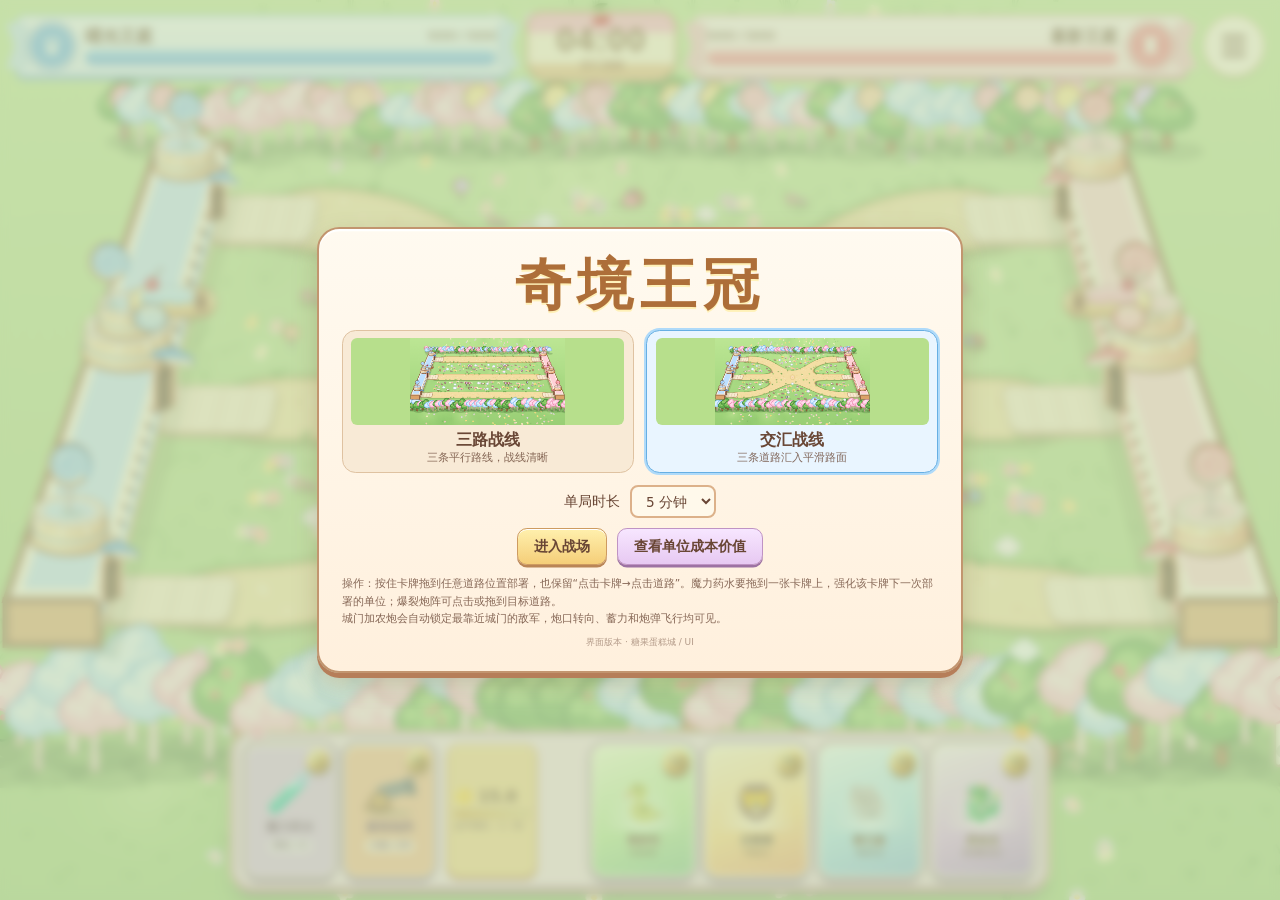
==== commit e5693b0b: "Sync revised animal balance table and isolate ordinary launcher" ====
--- a/index.html
+++ b/index.html
@@ -122,10 +122,10 @@
 const poisonStatusIcon=new Image();poisonStatusIcon.decoding='async';poisonStatusIcon.src=POISON_STATUS_ICON_URL;
 
 const UNIT_DATA={
- snake:{name:'毒影蛇',cost:10,hp:500,attack:10,speed:80,range:60,interval:.2,cooldown:5,regen:10,aoe:false,size:23,role:'快速刺客',special:'中毒2/s×10秒，可独立叠加'},
- lion:{name:'圣鬃狮',cost:10,hp:700,attack:30,speed:60,range:70,interval:.5,cooldown:5,regen:15,aoe:false,size:27,role:'均衡战士',special:'参与击杀回复100生命'},
- elephant:{name:'磐石象',cost:10,hp:1000,attack:15,speed:40,range:80,interval:.8,cooldown:5,regen:20,aoe:true,size:32,role:'慢速坦克',special:'每3秒蓄势，下一击造成300%伤害'},
- dragon:{name:'星焰龙',cost:10,hp:800,attack:20,speed:50,range:100,interval:1,cooldown:5,regen:15,aoe:true,size:29,role:'远程魔法战士',special:'群体燃烧20/s×3秒，刷新不叠加'}
+ snake:{name:'毒影蛇',cost:10,hp:500,attack:10,speed:80,range:40,interval:.2,cooldown:5,regen:10,aoe:false,size:23,role:'快速刺客',special:'中毒2/s×10秒，可独立叠加'},
+ lion:{name:'圣鬃狮',cost:10,hp:700,attack:25,speed:60,range:50,interval:.5,cooldown:5,regen:15,aoe:false,size:27,role:'均衡战士',special:'参与击杀回复100生命'},
+ elephant:{name:'磐石象',cost:10,hp:1000,attack:15,speed:40,range:60,interval:.8,cooldown:5,regen:20,aoe:true,size:32,role:'慢速坦克',special:'每3秒蓄势，下一击造成300%伤害'},
+ dragon:{name:'星焰龙',cost:10,hp:800,attack:20,speed:50,range:80,interval:1,cooldown:5,regen:15,aoe:true,size:29,role:'远程魔法战士',special:'群体燃烧20/s×3秒，刷新不叠加'}
 };
 const POTION={cost:5,cooldown:20,scale:1.3};
 const BURST={cost:20,cooldown:20,damage:1000,shots:10};
